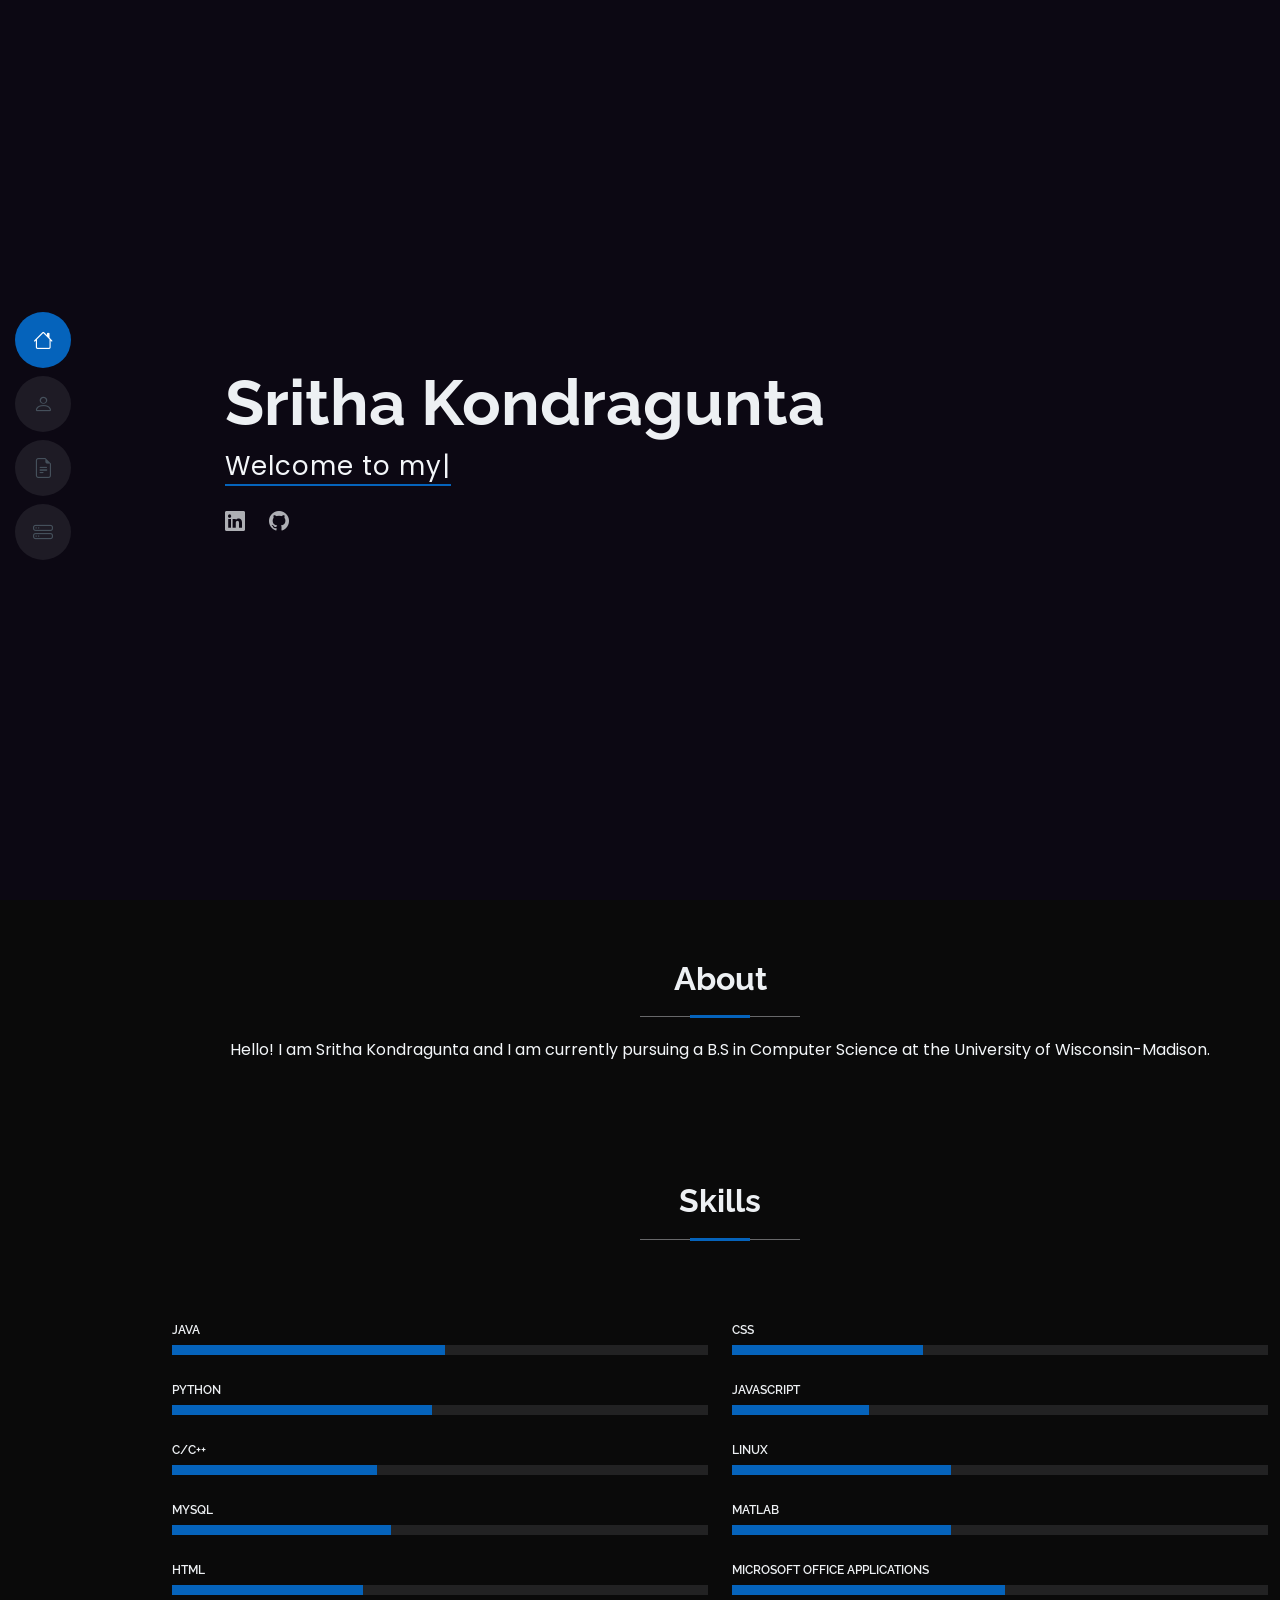
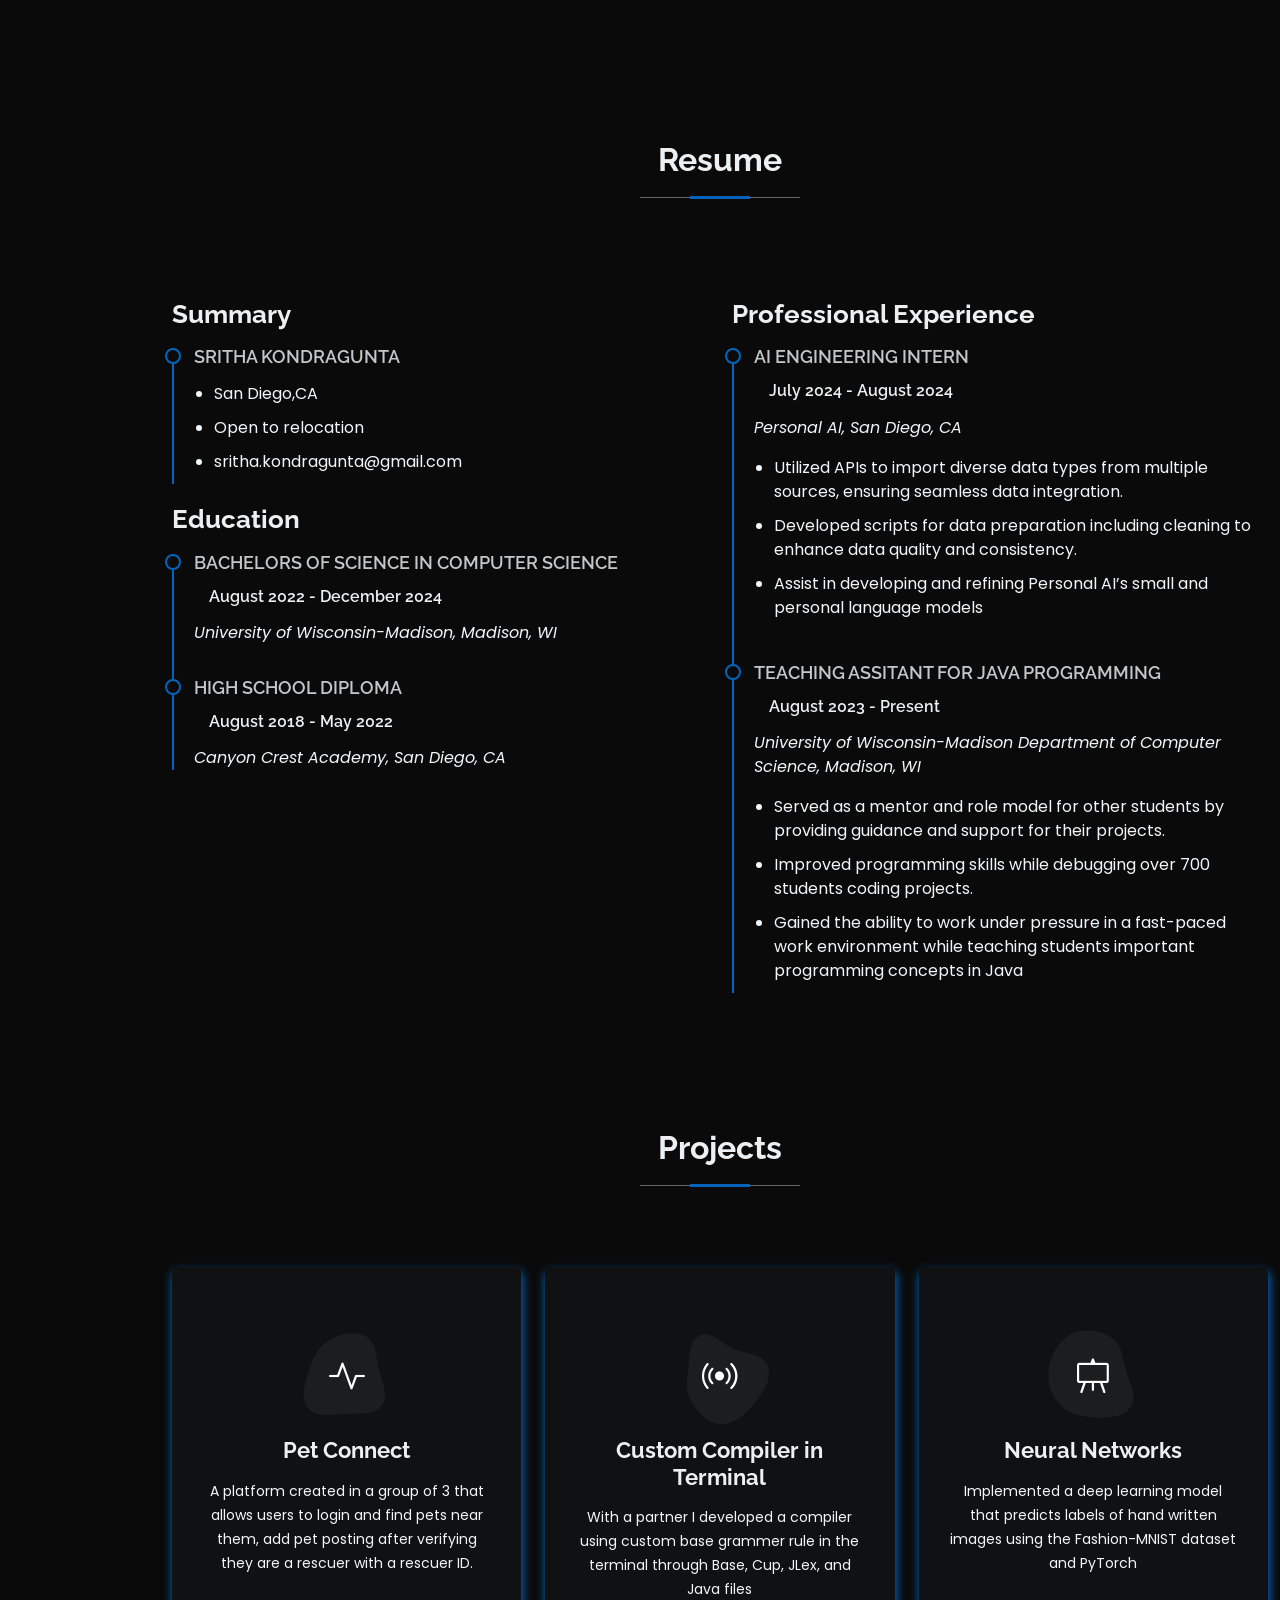
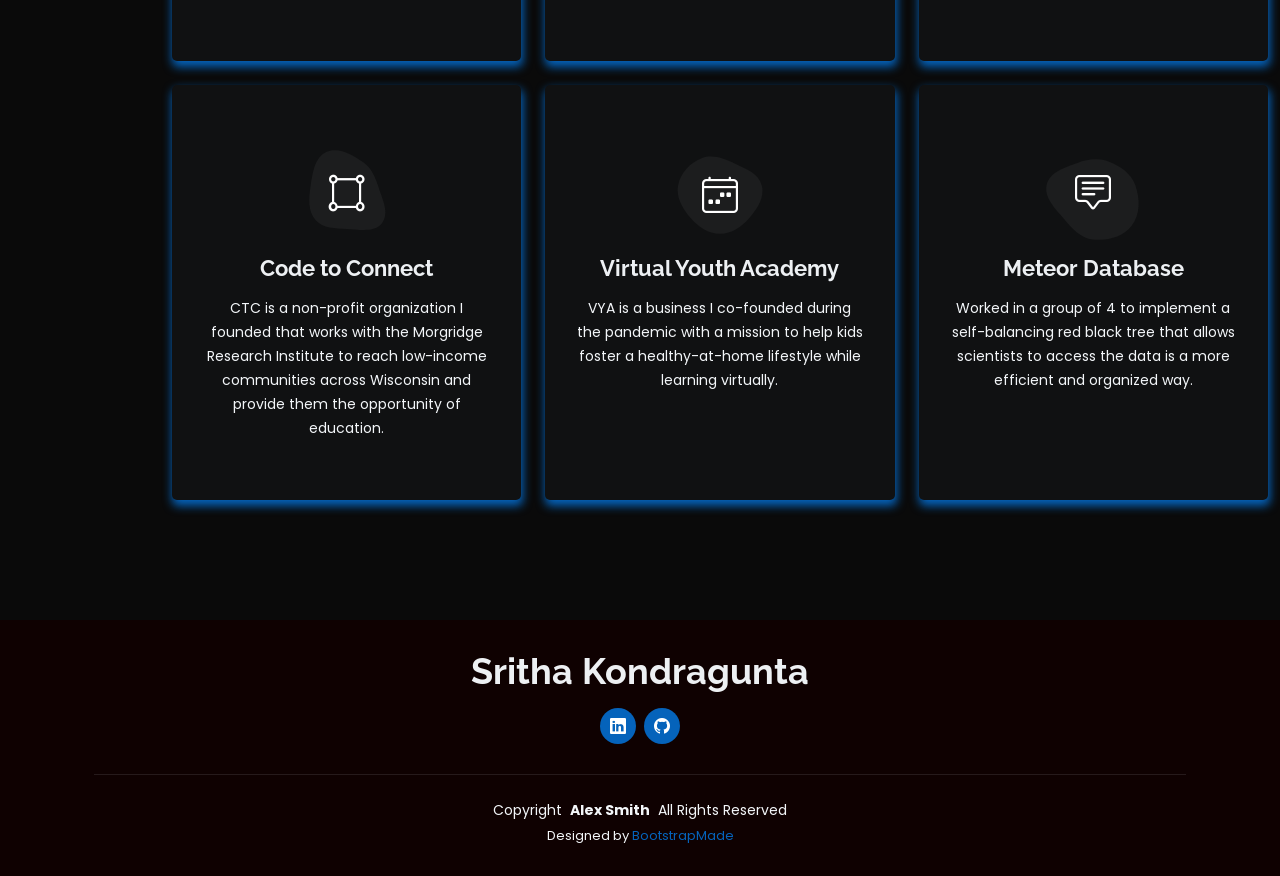
==== index.html @ 7963dde5 "updates" ====
<!DOCTYPE html>
<html lang="en">

<head>
  <meta charset="utf-8">
  <meta content="width=device-width, initial-scale=1.0" name="viewport">
  <title>Sritha Kondragunta Portfolio</title>
  <meta content="" name="description">
  <meta content="" name="keywords">

  <!-- Favicons -->
  <link href="assets/img/logo.png" rel="icon">
  <link href="assets/img/logo.png" rel="apple-touch-icon">

  <!-- Fonts -->
  <link href="https://fonts.googleapis.com" rel="preconnect">
  <link href="https://fonts.gstatic.com" rel="preconnect" crossorigin>
  <link href="https://fonts.googleapis.com/css2?family=Roboto:ital,wght@0,100;0,300;0,400;0,500;0,700;0,900;1,100;1,300;1,400;1,500;1,700;1,900&family=Poppins:ital,wght@0,100;0,200;0,300;0,400;0,500;0,600;0,700;0,800;0,900;1,100;1,200;1,300;1,400;1,500;1,600;1,700;1,800;1,900&family=Raleway:ital,wght@0,100;0,200;0,300;0,400;0,500;0,600;0,700;0,800;0,900;1,100;1,200;1,300;1,400;1,500;1,600;1,700;1,800;1,900&display=swap" rel="stylesheet">

  <!-- Vendor CSS Files -->
  <link href="assets/vendor/bootstrap/css/bootstrap.min.css" rel="stylesheet">
  <link href="assets/vendor/bootstrap-icons/bootstrap-icons.css" rel="stylesheet">
  <link href="assets/vendor/aos/aos.css" rel="stylesheet">
  <link href="assets/vendor/glightbox/css/glightbox.min.css" rel="stylesheet">
  <link href="assets/vendor/swiper/swiper-bundle.min.css" rel="stylesheet">

  <!-- Main CSS File -->
  <link href="assets/css/main.css" rel="stylesheet">

  <!-- =======================================================
  * Template Name: MyResume
  * Template URL: https://bootstrapmade.com/free-html-bootstrap-template-my-resume/
  * Updated: Jun 29 2024 with Bootstrap v5.3.3
  * Author: BootstrapMade.com
  * License: https://bootstrapmade.com/license/
  ======================================================== -->
</head>

<body class="index-page">

  <header id="header" class="header d-flex flex-column justify-content-center">

    <i class="header-toggle d-xl-none bi bi-list"></i>

    <nav id="navmenu" class="navmenu">
      <ul>
        <li><a href="#hero" class="active"><i class="bi bi-house navicon"></i><span>Home</span></a></li>
        <li><a href="#about"><i class="bi bi-person navicon"></i><span>About</span></a></li>
        <li><a href="#resume"><i class="bi bi-file-earmark-text navicon"></i><span>Resume</span></a></li>
        <!-- <li><a href="#portfolio"><i class="bi bi-images navicon"></i><span>Portfolio</span></a></li> -->
        <li><a href="#services"><i class="bi bi-hdd-stack navicon"></i><span>Projects</span></a></li>
        <!-- <li><a href="#contact"><i class="bi bi-envelope navicon"></i><span>Contact</span></a></li> -->
      </ul>
    </nav>

  </header>

  <main class="main">

    <!-- Hero Section -->
    <section id="hero" class="hero section light-background">

      <img src="assets/img/blue.png" alt="">

      <div class="container" data-aos="zoom-out">
        <div class="row justify-content-center">
          <div class="col-lg-9">
            <h2>Sritha Kondragunta</h2>
            <p><span class="typed" data-typed-items="Welcome to my portfolio!"></span></p>
            <div class="social-links"> 
            <!-- <div class="social-links d-flex justify-content-center"> -->
              <a href="https://www.linkedin.com/in/sritha-kondragunta/"><i class="bi bi-linkedin"></i></a>
              <a href="https://github.com/srithakondragunta"><i class="bi bi-github"></i></a>
            </div>
              <!-- <a href="#"><i class="bi bi-twitter-x"></i></a>
              <a href="#"><i class="bi bi-facebook"></i></a>
              <a href="#"><i class="bi bi-instagram"></i></a>
              <a href="#"><i class="bi bi-linkedin"></i></a> -->
          
          </div>
        </div>
      </div>

    </section><!-- /Hero Section -->

    <!-- About Section -->
    <section id="about" class="about section">

      <!-- Section Title -->
      <div class="container section-title" data-aos="fade-up">
        <h2>About</h2>
        <p>Hello! I am Sritha Kondragunta and I am currently pursuing a B.S in Computer Science at the University of Wisconsin-Madison. </p>
      </div><!-- End Section Title -->
<!-- 
      <div class="container" data-aos="fade-up" data-aos-delay="100">

        <div class="row gy-4 justify-content-center">
          <div class="col-lg-4">
            <img src="assets/img/banner2.jpg" class="img-fluid" alt="">
          </div>
          <div class="col-lg-8 content">
            <h2>UI/UX Designer &amp; Web Developer.</h2>
            <p class="fst-italic py-3">
              Lorem ipsum dolor sit amet, consectetur adipiscing elit, sed do eiusmod tempor incididunt ut labore et dolore
              magna aliqua.
            </p>
            <div class="row">
              <div class="col-lg-6">
                <ul>
                  <li><i class="bi bi-chevron-right"></i> <strong>Birthday:</strong> <span>1 May 1995</span></li>
                  <li><i class="bi bi-chevron-right"></i> <strong>Website:</strong> <span>www.example.com</span></li>
                  <li><i class="bi bi-chevron-right"></i> <strong>Phone:</strong> <span>+123 456 7890</span></li>
                  <li><i class="bi bi-chevron-right"></i> <strong>City:</strong> <span>San Diego, CA</span></li>
                </ul>
              </div>
              <div class="col-lg-6">
                <ul>
                  <li><i class="bi bi-chevron-right"></i> <strong>Age:</strong> <span>30</span></li>
                  <li><i class="bi bi-chevron-right"></i> <strong>Degree:</strong> <span>Master</span></li>
                  <li><i class="bi bi-chevron-right"></i> <strong>Email:</strong> <span>email@example.com</span></li>
                  <li><i class="bi bi-chevron-right"></i> <strong>Freelance:</strong> <span>Available</span></li>
                </ul>
              </div>
            </div>
            <p class="py-3">
              Officiis eligendi itaque labore et dolorum mollitia officiis optio vero. Quisquam sunt adipisci omnis et ut. Nulla accusantium dolor incidunt officia tempore. Et eius omnis.
              Cupiditate ut dicta maxime officiis quidem quia. Sed et consectetur qui quia repellendus itaque neque.
            </p>
          </div>
        </div>

      </div>

    </section>/About Section -->
<!-- 
    Stats Section 
    <section id="stats" class="stats section">

      <div class="container" data-aos="fade-up" data-aos-delay="100">

        <div class="row gy-4">

          <div class="col-lg-3 col-md-6 d-flex flex-column align-items-center">
            <i class="bi bi-emoji-smile"></i>
            <div class="stats-item">
              <span data-purecounter-start="0" data-purecounter-end="10" data-purecounter-duration="1" class="purecounter"></span>
              <p>Happy Clients</p>
            </div>
          </div> End Stats Item 

          <div class="col-lg-3 col-md-6 d-flex flex-column align-items-center">
            <i class="bi bi-journal-richtext"></i>
            <div class="stats-item">
              <span data-purecounter-start="0" data-purecounter-end="10" data-purecounter-duration="1" class="purecounter"></span>
              <p>Projects</p>
            </div>
          </div> End Stats Item 

          <div class="col-lg-3 col-md-6 d-flex flex-column align-items-center">
            <i class="bi bi-headset"></i>
            <div class="stats-item">
              <span data-purecounter-start="0" data-purecounter-end="10" data-purecounter-duration="1" class="purecounter"></span>
              <p>Hours Of Support</p>
            </div>
          </div> End Stats Item 

          <div class="col-lg-3 col-md-6 d-flex flex-column align-items-center">
            <i class="bi bi-people"></i>
            <div class="stats-item">
              <span data-purecounter-start="0" data-purecounter-end="15" data-purecounter-duration="1" class="purecounter"></span>
              <p>Hard Workers</p>
            </div>
          </div> End Stats Item 

        </div>

      </div>

    </section> /Stats Section -->

    <!--Skills Section -->
    <section id="skills" class="skills section">

      <!-- Section Title -->
      <div class="container section-title" data-aos="fade-up">
        <h2>Skills</h2>
      </div><!-- End Section Title -->

      <div class="container" data-aos="fade-up" data-aos-delay="100">

        <div class="row skills-content skills-animation">

          <div class="col-lg-6">
            <div class="progress">
              <span class="skill"><span>Java</span> <i class="val"></i></span>
              <div class="progress-bar-wrap">
                <div class="progress-bar" role="progressbar" aria-valuenow="100" aria-valuemin="0" aria-valuemax="100"></div>
              </div>
            </div><!-- End Skills Item -->
            <div class="progress">
              <span class="skill"><span>Python</span> <i class="val"></i></span>
              <div class="progress-bar-wrap">
                <div class="progress-bar" role="progressbar" aria-valuenow="95" aria-valuemin="0" aria-valuemax="100"></div>
              </div>
            </div><!-- End Skills Item -->
            <div class="progress">
              <span class="skill"><span>C/C++</span> <i class="val"></i></span>
              <div class="progress-bar-wrap">
                <div class="progress-bar" role="progressbar" aria-valuenow="75" aria-valuemin="0" aria-valuemax="100"></div>
              </div>
            </div><!-- End Skills Item -->
            <div class="progress">
              <span class="skill"><span>MySQL</span> <i class="val"></i></span>
              <div class="progress-bar-wrap">
                <div class="progress-bar" role="progressbar" aria-valuenow="80" aria-valuemin="0" aria-valuemax="100"></div>
              </div>
            </div><!-- End Skills Item -->
            <div class="progress">
              <span class="skill"><span>HTML</span> <i class="val"></i></span>
              <div class="progress-bar-wrap">
                <div class="progress-bar" role="progressbar" aria-valuenow="70" aria-valuemin="0" aria-valuemax="100"></div>
              </div>
            </div><!-- End Skills Item -->

            

          </div>

          <div class="col-lg-6">
            <div class="progress">
              <span class="skill"><span>CSS</span> <i class="val"></i></span>
              <div class="progress-bar-wrap">
                <div class="progress-bar" role="progressbar" aria-valuenow="70" aria-valuemin="0" aria-valuemax="100"></div>
              </div>
            </div><!-- End Skills Item -->

            <div class="progress">
              <span class="skill"><span>JavaScript</span> <i class="val"></i></span>
              <div class="progress-bar-wrap">
                <div class="progress-bar" role="progressbar" aria-valuenow="50" aria-valuemin="0" aria-valuemax="100"></div>
              </div>
            </div><!-- End Skills Item -->

            <div class="progress">
              <span class="skill"><span>Linux</span> <i class="val"></i></span>
              <div class="progress-bar-wrap">
                <div class="progress-bar" role="progressbar" aria-valuenow="80" aria-valuemin="0" aria-valuemax="100"></div>
              </div>
            </div><!-- End Skills Item -->

            <div class="progress">
              <span class="skill"><span>Matlab</span> <i class="val"></i></span>
              <div class="progress-bar-wrap">
                <div class="progress-bar" role="progressbar" aria-valuenow="80" aria-valuemin="0" aria-valuemax="100"></div>
              </div>
            </div><!-- End Skills Item -->

            <div class="progress">
              <span class="skill"><span>Microsoft Office Applications</span> <i class="val"></i></span>
              <div class="progress-bar-wrap">
                <div class="progress-bar" role="progressbar" aria-valuenow="100" aria-valuemin="0" aria-valuemax="100"></div>
              </div>
            </div><!-- End Skills Item -->

          </div>

        </div>

      </div>

    </section><!-- /Skills Section -->

    <!-- Resume Section -->
    <section id="resume" class="resume section">

      <!-- Section Title -->
      <div class="container section-title" data-aos="fade-up">
        <h2>Resume</h2>
        
      </div><!-- End Section Title -->

      <div class="container">

        <div class="row">

          <div class="col-lg-6" data-aos="fade-up" data-aos-delay="100">
            <h3 class="resume-title">Summary</h3>

            <div class="resume-item pb-0">
              <h4>Sritha Kondragunta</h4>
              <p><em></em></p>
              <ul>
                <li>San Diego,CA</li>
                <li>Open to relocation</li>
                <li>sritha.kondragunta@gmail.com</li>
              </ul>
            </div><!-- Edn Resume Item -->

            <h3 class="resume-title">Education</h3>
            <div class="resume-item">
              <h4>Bachelors of Science in Computer Science</h4>
              <h5>August 2022 - December 2024</h5>
              <p><em>University of Wisconsin-Madison, Madison, WI</em></p>
            </div><!-- Edn Resume Item -->

            <div class="resume-item">
              <h4>High School Diploma</h4>
              <h5>August 2018 - May 2022</h5>
              <p><em>Canyon Crest Academy, San Diego, CA</em></p>
            </div><!-- Edn Resume Item -->

          </div>

          <div class="col-lg-6" data-aos="fade-up" data-aos-delay="200">
            <h3 class="resume-title">Professional Experience</h3>
            <div class="resume-item">
              <h4>AI Engineering Intern</h4>
              <h5>July 2024 - August 2024</h5>
              <p><em>Personal AI, San Diego, CA </em></p>
              <ul>
                <li>Utilized APIs to import diverse data types from multiple sources, ensuring seamless data integration.</li>
                <li>Developed scripts for data preparation including cleaning to enhance data quality and consistency. </li>
                <li>Assist in developing and refining Personal AI’s small and personal language models</li>
              </ul>
            </div><!-- Edn Resume Item -->

            <div class="resume-item">
              <h4>Teaching Assitant for Java Programming</h4>
              <h5>August 2023 - Present</h5>
              <p><em>University of Wisconsin-Madison Department of Computer Science, Madison, WI</em></p>
              <ul>
                <li>Served as a mentor and role model for other students by providing guidance and support for their projects.</li>
                <li>Improved programming skills while debugging over 700 students coding projects.</li>
                <li>Gained the ability to work under pressure in a fast-paced work environment while teaching students important programming concepts in Java</li>
              </ul>
            </div><!-- Edn Resume Item -->

          </div>

        </div>

      </div>

    </section><!-- /Resume Section -->

    <!-- Portfolio Section -->
    <!-- <section id="portfolio" class="portfolio section"> -->

      <!-- Section Title -->
      <!-- <div class="container section-title" data-aos="fade-up">
        <h2>Portfolio</h2>
        <p>Magnam dolores commodi suscipit. Necessitatibus eius consequatur ex aliquid fuga eum quidem. Sit sint consectetur velit. Quisquam quos quisquam cupiditate. Et nemo qui impedit suscipit alias ea. Quia fugiat sit in iste officiis commodi quidem hic quas.</p>
      </div>End Section Title -->

      <!-- <div class="container">

        <div class="isotope-layout" data-default-filter="*" data-layout="masonry" data-sort="original-order">

          <ul class="portfolio-filters isotope-filters" data-aos="fade-up" data-aos-delay="100">
            <li data-filter="*" class="filter-active">All</li>
            <li data-filter=".filter-app">App</li>
            <li data-filter=".filter-product">Card</li>
            <li data-filter=".filter-branding">Web</li>
          </ul>End Portfolio Filters -->

          <!-- <div class="row gy-4 isotope-container" data-aos="fade-up" data-aos-delay="200">

            <div class="col-lg-4 col-md-6 portfolio-item isotope-item filter-app">
              <img src="assets/img/masonry-portfolio/masonry-portfolio-1.jpg" class="img-fluid" alt="">
              <div class="portfolio-info">
                <h4>App 1</h4>
                <p>Lorem ipsum, dolor sit</p>
                <a href="assets/img/masonry-portfolio/masonry-portfolio-1.jpg" title="App 1" data-gallery="portfolio-gallery-app" class="glightbox preview-link"><i class="bi bi-zoom-in"></i></a>
                <a href="portfolio-details.html" title="More Details" class="details-link"><i class="bi bi-link-45deg"></i></a>
              </div>
            </div>End Portfolio Item -->

            <!-- <div class="col-lg-4 col-md-6 portfolio-item isotope-item filter-product">
              <img src="assets/img/masonry-portfolio/masonry-portfolio-2.jpg" class="img-fluid" alt="">
              <div class="portfolio-info">
                <h4>Product 1</h4>
                <p>Lorem ipsum, dolor sit</p>
                <a href="assets/img/masonry-portfolio/masonry-portfolio-2.jpg" title="Product 1" data-gallery="portfolio-gallery-product" class="glightbox preview-link"><i class="bi bi-zoom-in"></i></a>
                <a href="portfolio-details.html" title="More Details" class="details-link"><i class="bi bi-link-45deg"></i></a>
              </div>
            </div>End Portfolio Item -->

            <!-- <div class="col-lg-4 col-md-6 portfolio-item isotope-item filter-branding">
              <img src="assets/img/masonry-portfolio/masonry-portfolio-3.jpg" class="img-fluid" alt="">
              <div class="portfolio-info">
                <h4>Branding 1</h4>
                <p>Lorem ipsum, dolor sit</p>
                <a href="assets/img/masonry-portfolio/masonry-portfolio-3.jpg" title="Branding 1" data-gallery="portfolio-gallery-branding" class="glightbox preview-link"><i class="bi bi-zoom-in"></i></a>
                <a href="portfolio-details.html" title="More Details" class="details-link"><i class="bi bi-link-45deg"></i></a>
              </div>
            </div>End Portfolio Item -->

            <!-- <div class="col-lg-4 col-md-6 portfolio-item isotope-item filter-app">
              <img src="assets/img/masonry-portfolio/masonry-portfolio-4.jpg" class="img-fluid" alt="">
              <div class="portfolio-info">
                <h4>App 2</h4>
                <p>Lorem ipsum, dolor sit</p>
                <a href="assets/img/masonry-portfolio/masonry-portfolio-4.jpg" title="App 2" data-gallery="portfolio-gallery-app" class="glightbox preview-link"><i class="bi bi-zoom-in"></i></a>
                <a href="portfolio-details.html" title="More Details" class="details-link"><i class="bi bi-link-45deg"></i></a>
              </div>
            </div>End Portfolio Item -->

            <!-- <div class="col-lg-4 col-md-6 portfolio-item isotope-item filter-product">
              <img src="assets/img/masonry-portfolio/masonry-portfolio-5.jpg" class="img-fluid" alt="">
              <div class="portfolio-info">
                <h4>Product 2</h4>
                <p>Lorem ipsum, dolor sit</p>
                <a href="assets/img/masonry-portfolio/masonry-portfolio-5.jpg" title="Product 2" data-gallery="portfolio-gallery-product" class="glightbox preview-link"><i class="bi bi-zoom-in"></i></a>
                <a href="portfolio-details.html" title="More Details" class="details-link"><i class="bi bi-link-45deg"></i></a>
              </div>
            </div>End Portfolio Item -->

            <!-- <div class="col-lg-4 col-md-6 portfolio-item isotope-item filter-branding">
              <img src="assets/img/masonry-portfolio/masonry-portfolio-6.jpg" class="img-fluid" alt="">
              <div class="portfolio-info">
                <h4>Branding 2</h4>
                <p>Lorem ipsum, dolor sit</p>
                <a href="assets/img/masonry-portfolio/masonry-portfolio-6.jpg" title="Branding 2" data-gallery="portfolio-gallery-branding" class="glightbox preview-link"><i class="bi bi-zoom-in"></i></a>
                <a href="portfolio-details.html" title="More Details" class="details-link"><i class="bi bi-link-45deg"></i></a>
              </div>
            </div>End Portfolio Item -->

            <!-- <div class="col-lg-4 col-md-6 portfolio-item isotope-item filter-app">
              <img src="assets/img/masonry-portfolio/masonry-portfolio-7.jpg" class="img-fluid" alt="">
              <div class="portfolio-info">
                <h4>App 3</h4>
                <p>Lorem ipsum, dolor sit</p>
                <a href="assets/img/masonry-portfolio/masonry-portfolio-7.jpg" title="App 3" data-gallery="portfolio-gallery-app" class="glightbox preview-link"><i class="bi bi-zoom-in"></i></a>
                <a href="portfolio-details.html" title="More Details" class="details-link"><i class="bi bi-link-45deg"></i></a>
              </div>
            </div>End Portfolio Item -->

            <!-- <div class="col-lg-4 col-md-6 portfolio-item isotope-item filter-product">
              <img src="assets/img/masonry-portfolio/masonry-portfolio-8.jpg" class="img-fluid" alt="">
              <div class="portfolio-info">
                <h4>Product 3</h4>
                <p>Lorem ipsum, dolor sit</p>
                <a href="assets/img/masonry-portfolio/masonry-portfolio-8.jpg" title="Product 3" data-gallery="portfolio-gallery-product" class="glightbox preview-link"><i class="bi bi-zoom-in"></i></a>
                <a href="portfolio-details.html" title="More Details" class="details-link"><i class="bi bi-link-45deg"></i></a>
              </div>
            </div>End Portfolio Item -->

            <!-- <div class="col-lg-4 col-md-6 portfolio-item isotope-item filter-branding">
              <img src="assets/img/masonry-portfolio/masonry-portfolio-9.jpg" class="img-fluid" alt="">
              <div class="portfolio-info">
                <h4>Branding 3</h4>
                <p>Lorem ipsum, dolor sit</p>
                <a href="assets/img/masonry-portfolio/masonry-portfolio-9.jpg" title="Branding 2" data-gallery="portfolio-gallery-branding" class="glightbox preview-link"><i class="bi bi-zoom-in"></i></a>
                <a href="portfolio-details.html" title="More Details" class="details-link"><i class="bi bi-link-45deg"></i></a>
              </div> -->
            <!-- </div> End Portfolio Item -->

          <!-- </div>End Portfolio Container -->

        <!-- </div> -->

      <!-- </div> --> 

    <!-- </section>/Portfolio Section -->

    <!-- Services Section -->
    <section id="services" class="services section">

      <!-- Section Title -->
      <div class="container section-title" data-aos="fade-up">
        <h2>Projects</h2>
        
      </div><!-- End Section Title -->

      <div class="container">

        <div class="row gy-4">

          <div class="col-lg-4 col-md-6" data-aos="fade-up" data-aos-delay="100">
            <div class="service-item item-cyan position-relative">
              <div class="icon">
                <svg width="100" height="100" viewBox="0 0 600 600" xmlns="http://www.w3.org/2000/svg">
                  <path stroke="none" stroke-width="0" fill="#f5f5f5" d="M300,521.0016835830174C376.1290562159157,517.8887921683347,466.0731472004068,529.7835943286574,510.70327084640275,468.03025145048787C554.3714126377745,407.6079735673963,508.03601936045806,328.9844924480964,491.2728898941984,256.3432110539036C474.5976632858925,184.082847569629,479.9380746630129,96.60480741107993,416.23090153303,58.64404602377083C348.86323505073057,18.502131276798302,261.93793281208167,40.57373210992963,193.5410806939664,78.93577620505333C130.42746243093433,114.334589627462,98.30271207620316,179.96522072025542,76.75703585869454,249.04625023123273C51.97151888228291,328.5150500222984,13.704378332031375,421.85034740162234,66.52175969318436,486.19268352777647C119.04800174914682,550.1803526380478,217.28368757567262,524.383925680826,300,521.0016835830174"></path>
                </svg>
                <i class="bi bi-activity"></i>
              </div>
              <a href="https://github.com/BriLeighk/Pet-Connect" class="stretched-link">
                <h3>Pet Connect</h3>
              </a>
              <p>A platform created in a group of 3 that allows users to login and find pets near them, add pet posting after verifying they are a rescuer with a rescuer ID.</p>
            </div>
          </div><!-- End Service Item -->

          <div class="col-lg-4 col-md-6" data-aos="fade-up" data-aos-delay="200">
            <div class="service-item item-orange position-relative">
              <div class="icon">
                <svg width="100" height="100" viewBox="0 0 600 600" xmlns="http://www.w3.org/2000/svg">
                  <path stroke="none" stroke-width="0" fill="#f5f5f5" d="M300,582.0697525312426C382.5290701553225,586.8405444964366,449.9789794690241,525.3245884688669,502.5850820975895,461.55621195738473C556.606425686781,396.0723002908107,615.8543463187945,314.28637112970534,586.6730223649479,234.56875336149918C558.9533121215079,158.8439757836574,454.9685369536778,164.00468322053177,381.49747125262974,130.76875717737553C312.15926192815925,99.40240125094834,248.97055460311594,18.661163978235184,179.8680185752513,50.54337015887873C110.5421016452524,82.52863877960104,119.82277516462835,180.83849132639028,109.12597500060166,256.43424936330496C100.08760227029461,320.3096726198365,92.17705696193138,384.0621239912766,124.79988738764834,439.7174275375508C164.83382741302287,508.01625554203684,220.96474134820875,577.5009287672846,300,582.0697525312426"></path>
                </svg>
                <i class="bi bi-broadcast"></i>
              </div>
              <a href="https://github.com/srithakondragunta/CustomCompiler" class="stretched-link">
                <h3>Custom Compiler in Terminal</h3>
              </a>
              <p>With a partner I developed a compiler using custom base grammer rule in the terminal through Base, Cup, JLex, and Java files </p>
            </div>
          </div><!-- End Service Item -->

          <div class="col-lg-4 col-md-6" data-aos="fade-up" data-aos-delay="300">
            <div class="service-item item-teal position-relative">
              <div class="icon">
                <svg width="100" height="100" viewBox="0 0 600 600" xmlns="http://www.w3.org/2000/svg">
                  <path stroke="none" stroke-width="0" fill="#f5f5f5" d="M300,541.5067337569781C382.14930387511276,545.0595476570109,479.8736841581634,548.3450877840088,526.4010558755058,480.5488172755941C571.5218469581645,414.80211281144784,517.5187510058486,332.0715597781072,496.52539010469104,255.14436215662573C477.37192572678356,184.95920475031193,473.57363656557914,105.61284051026155,413.0603344069578,65.22779650032875C343.27470386102294,18.654635553484475,251.2091493199835,5.337323636656869,175.0934190732945,40.62881213300186C97.87086631185822,76.43348514350839,51.98124368387456,156.15599469081315,36.44837278890362,239.84606092416172C21.716077023791087,319.22268207091537,43.775223500013084,401.1760424656574,96.891909868211,461.97329694683043C147.22146801428983,519.5804099606455,223.5754009179313,538.201503339737,300,541.5067337569781"></path>
                </svg>
                <i class="bi bi-easel"></i>
              </div>
             
                <h3>Neural Networks</h3>
              </a>
              <p>Implemented a deep learning model that predicts labels of hand written images using the Fashion-MNIST dataset
                and PyTorch</p>
            </div>
          </div><!-- End Service Item -->

          <div class="col-lg-4 col-md-6" data-aos="fade-up" data-aos-delay="400">
            <div class="service-item item-red position-relative">
              <div class="icon">
                <svg width="100" height="100" viewBox="0 0 600 600" xmlns="http://www.w3.org/2000/svg">
                  <path stroke="none" stroke-width="0" fill="#f5f5f5" d="M300,503.46388370962813C374.79870501325706,506.71871716319447,464.8034551963731,527.1746412648533,510.4981551193396,467.86667711651364C555.9287308511215,408.9015244558933,512.6030010748507,327.5744911775523,490.211057578863,256.5855673507754C471.097692560561,195.9906835881958,447.69079081568157,138.11976852964426,395.19560036434837,102.3242989838813C329.3053358748298,57.3949838291264,248.02791733380457,8.279543830951368,175.87071277845988,42.242879143198664C103.41431057327972,76.34704239035025,93.79494320519305,170.9812938413882,81.28167332365135,250.07896920659033C70.17666984294237,320.27484674793965,64.84698225790005,396.69656628748305,111.28512138212992,450.4950937839243C156.20124167950087,502.5303643271138,231.32542653798444,500.4755392045468,300,503.46388370962813"></path>
                </svg>
                <i class="bi bi-bounding-box-circles"></i>
              </div>
              <a href="https://win.wisc.edu/organization/codetoconnect" class="stretched-link">
                <h3>Code to Connect</h3>
              </a>
              <p>CTC is a non-profit organization I founded that works with the Morgridge Research Institute to reach low-income communities across Wisconsin and provide them the opportunity of education.</p>
            </div>
          </div><!-- End Service Item -->

          <div class="col-lg-4 col-md-6" data-aos="fade-up" data-aos-delay="500">
            <div class="service-item item-indigo position-relative">
              <div class="icon">
                <svg width="100" height="100" viewBox="0 0 600 600" xmlns="http://www.w3.org/2000/svg">
                  <path stroke="none" stroke-width="0" fill="#f5f5f5" d="M300,532.3542879108572C369.38199826031484,532.3153073249985,429.10787420159085,491.63046689027357,474.5244479745417,439.17860296908856C522.8885846962883,383.3225815378663,569.1668002868075,314.3205725914397,550.7432151929288,242.7694973846089C532.6665558377875,172.5657663291529,456.2379748765914,142.6223662098291,390.3689995646985,112.34683881706744C326.66090330228417,83.06452184765237,258.84405631176094,53.51806209861945,193.32584062364296,78.48882559362697C121.61183558270385,105.82097193414197,62.805066853699245,167.19869350419734,48.57481801355237,242.6138429142374C34.843463184063346,315.3850353017275,76.69343916112496,383.4422959591041,125.22947124332185,439.3748458443577C170.7312796277747,491.8107796887764,230.57421082200815,532.3932930995766,300,532.3542879108572"></path>
                </svg>
                <i class="bi bi-calendar4-week icon"></i>
              </div>
              <a href="https://www.sandiegouniontribune.com/2021/03/23/cca-students-launch-virtual-youth-academy/" class="stretched-link">
                <h3>Virtual Youth Academy</h3>
              </a>
              <p>VYA is a business I co-founded during the pandemic with a mission to help kids foster a healthy-at-home lifestyle while learning virtually.</p>
              
            </div>
          </div><!-- End Service Item -->

          <div class="col-lg-4 col-md-6" data-aos="fade-up" data-aos-delay="600">
            <div class="service-item item-pink position-relative">
              <div class="icon">
                <svg width="100" height="100" viewBox="0 0 600 600" xmlns="http://www.w3.org/2000/svg">
                  <path stroke="none" stroke-width="0" fill="#f5f5f5" d="M300,566.797414625762C385.7384707136149,576.1784315230908,478.7894351017131,552.8928747891023,531.9192734346935,484.94944893311C584.6109503024035,417.5663521118492,582.489472248146,322.67544863468447,553.9536738515405,242.03673114598146C529.1557734026468,171.96086150256528,465.24506316201064,127.66468636344209,395.9583748389544,100.7403814666027C334.2173773831606,76.7482773500951,269.4350130405921,84.62216499799875,207.1952322260088,107.2889140133804C132.92018162631612,134.33871894543012,41.79353780512637,160.00259165414826,22.644507872594943,236.69541883565114C3.319112789854554,314.0945973066697,72.72355303640163,379.243833228382,124.04198916343866,440.3218312028393C172.9286146004772,498.5055451809895,224.45579914871206,558.5317968840102,300,566.797414625762"></path>
                </svg>
                <i class="bi bi-chat-square-text"></i>
              </div>
             
                <h3>Meteor Database</h3>
              </a>
              <p>Worked in a group of 4 to implement a self-balancing red black tree that allows scientists to access the data is a more efficient and organized way.</p>
             
            </div>
          </div><!-- End Service Item -->

        </div>

      </div>

    </section><!-- /Services Section -->

    <!-- Testimonials Section -->
    <!-- <section id="testimonials" class="testimonials section"> -->

      <!-- Section Title -->
      <!-- <div class="container section-title" data-aos="fade-up">
        <h2>Testimonials</h2>
        <p>Necessitatibus eius consequatur ex aliquid fuga eum quidem sint consectetur velit</p>
      </div>End Section Title -->

      <!-- <div class="container" data-aos="fade-up" data-aos-delay="100">

        <div class="swiper init-swiper">
          <script type="application/json" class="swiper-config">
            {
              "loop": true,
              "speed": 600,
              "autoplay": {
                "delay": 5000
              },
              "slidesPerView": "auto",
              "pagination": {
                "el": ".swiper-pagination",
                "type": "bullets",
                "clickable": true
              }
            }
          </script>
          <div class="swiper-wrapper">

            <div class="swiper-slide">
              <div class="testimonial-item">
                <div class="row gy-4 justify-content-center">
                  <div class="col-lg-6">
                    <div class="testimonial-content">
                      <p>
                        <i class="bi bi-quote quote-icon-left"></i>
                        <span>Proin iaculis purus consequat sem cure digni ssim donec porttitora entum suscipit rhoncus. Accusantium quam, ultricies eget id, aliquam eget nibh et. Maecen aliquam, risus at semper.</span>
                        <i class="bi bi-quote quote-icon-right"></i>
                      </p>
                      <h3>Saul Goodman</h3>
                      <h4>Ceo &amp; Founder</h4>
                      <div class="stars">
                        <i class="bi bi-star-fill"></i><i class="bi bi-star-fill"></i><i class="bi bi-star-fill"></i><i class="bi bi-star-fill"></i><i class="bi bi-star-fill"></i>
                      </div>
                    </div>
                  </div>
                  <div class="col-lg-2 text-center">
                    <img src="assets/img/testimonials/testimonials-1.jpg" class="img-fluid testimonial-img" alt="">
                  </div>
                </div>
              </div>
            </div> End testimonial item -->

            <!-- <div class="swiper-slide">
              <div class="testimonial-item">
                <div class="row gy-4 justify-content-center">
                  <div class="col-lg-6">
                    <div class="testimonial-content">
                      <p>
                        <i class="bi bi-quote quote-icon-left"></i>
                        <span>Export tempor illum tamen malis malis eram quae irure esse labore quem cillum quid cillum eram malis quorum velit fore eram velit sunt aliqua noster fugiat irure amet legam anim culpa.</span>
                        <i class="bi bi-quote quote-icon-right"></i>
                      </p>
                      <h3>Sara Wilsson</h3>
                      <h4>Designer</h4>
                      <div class="stars">
                        <i class="bi bi-star-fill"></i><i class="bi bi-star-fill"></i><i class="bi bi-star-fill"></i><i class="bi bi-star-fill"></i><i class="bi bi-star-fill"></i>
                      </div>
                    </div>
                  </div>
                  <div class="col-lg-2 text-center">
                    <img src="assets/img/testimonials/testimonials-2.jpg" class="img-fluid testimonial-img" alt="">
                  </div>
                </div>
              </div> --> 
            <!-- </div>End testimonial item -->
<!-- 
            <div class="swiper-slide">
              <div class="testimonial-item">
                <div class="row gy-4 justify-content-center">
                  <div class="col-lg-6">
                    <div class="testimonial-content">
                      <p>
                        <i class="bi bi-quote quote-icon-left"></i>
                        <span>Enim nisi quem export duis labore cillum quae magna enim sint quorum nulla quem veniam duis minim tempor labore quem eram duis noster aute amet eram fore quis sint minim.</span>
                        <i class="bi bi-quote quote-icon-right"></i>
                      </p>
                      <h3>Jena Karlis</h3>
                      <h4>Store Owner</h4>
                      <div class="stars">
                        <i class="bi bi-star-fill"></i><i class="bi bi-star-fill"></i><i class="bi bi-star-fill"></i><i class="bi bi-star-fill"></i><i class="bi bi-star-fill"></i>
                      </div>
                    </div>
                  </div>
                  <div class="col-lg-2 text-center">
                    <img src="assets/img/testimonials/testimonials-3.jpg" class="img-fluid testimonial-img" alt="">
                  </div>
                </div>
              </div>
            </div>End testimonial item -->
<!-- 
            <div class="swiper-slide">
              <div class="testimonial-item">
                <div class="row gy-4 justify-content-center">
                  <div class="col-lg-6">
                    <div class="testimonial-content">
                      <p>
                        <i class="bi bi-quote quote-icon-left"></i>
                        <span>Fugiat enim eram quae cillum dolore dolor amet nulla culpa multos export minim fugiat minim velit minim dolor enim duis veniam ipsum anim magna sunt elit fore quem dolore labore illum veniam.</span>
                        <i class="bi bi-quote quote-icon-right"></i>
                      </p>
                      <h3>John Larson</h3>
                      <h4>Entrepreneur</h4>
                      <div class="stars">
                        <i class="bi bi-star-fill"></i><i class="bi bi-star-fill"></i><i class="bi bi-star-fill"></i><i class="bi bi-star-fill"></i><i class="bi bi-star-fill"></i>
                      </div>
                    </div>
                  </div>
                  <div class="col-lg-2 text-center">
                    <img src="assets/img/testimonials/testimonials-4.jpg" class="img-fluid testimonial-img" alt="">
                  </div>
                </div>
              </div>
            </div>End testimonial item -->

          <!-- </div>
          <div class="swiper-pagination"></div>
        </div>

      </div>

    </section>/Testimonials Section -->

    <!-- Contact Section -->
    <!-- <section id="contact" class="contact section"> -->

      <!-- Section Title -->
      <!-- <div class="container section-title" data-aos="fade-up">
        <h2>Contact</h2>
        <p>Necessitatibus eius consequatur ex aliquid fuga eum quidem sint consectetur velit</p>
      </div> End Section Title -->

      <!-- <div class="container" data-aos="fade" data-aos-delay="100">

        <div class="row gy-4">

          <div class="col-lg-4">
            <div class="info-item d-flex" data-aos="fade-up" data-aos-delay="200">
              <i class="bi bi-geo-alt flex-shrink-0"></i>
              <div>
                <h3>Address</h3>
                <p>A108 Adam Street, New York, NY 535022</p>
              </div>
            </div>End Info Item --> 

            <!-- <div class="info-item d-flex" data-aos="fade-up" data-aos-delay="300">
              <i class="bi bi-telephone flex-shrink-0"></i>
              <div>
                <h3>Call Us</h3>
                <p>+1 5589 55488 55</p>
              </div>
            </div> End Info Item -->
<!-- 
            <div class="info-item d-flex" data-aos="fade-up" data-aos-delay="400">
              <i class="bi bi-envelope flex-shrink-0"></i>
              <div>
                <h3>Email Us</h3>
                <p>info@example.com</p>
              </div>
            </div>End Info Item --> 

          <!-- </div>

          <div class="col-lg-8">
            <form action="forms/contact.php" method="post" class="php-email-form" data-aos="fade-up" data-aos-delay="200">
              <div class="row gy-4">

                <div class="col-md-6">
                  <input type="text" name="name" class="form-control" placeholder="Your Name" required="">
                </div>

                <div class="col-md-6 ">
                  <input type="email" class="form-control" name="email" placeholder="Your Email" required="">
                </div>

                <div class="col-md-12">
                  <input type="text" class="form-control" name="subject" placeholder="Subject" required="">
                </div>

                <div class="col-md-12">
                  <textarea class="form-control" name="message" rows="6" placeholder="Message" required=""></textarea>
                </div> -->

                <!-- <div class="col-md-12 text-center">
                  <div class="loading">Loading</div>
                  <div class="error-message"></div>
                  <div class="sent-message">Your message has been sent. Thank you!</div>

                  <button type="submit">Send Message</button>
                </div>

              </div>
            </form>
          </div>End Contact Form -->

        <!-- </div>

      </div>

    </section>/Contact Section -->

  </main>

  <footer id="footer" class="footer position-relative light-background">
    <div class="container">
      <h3 class="sitename">Sritha Kondragunta</h3>
      <div class="social-links d-flex justify-content-center">
        <a href="https://www.linkedin.com/in/sritha-kondragunta/"><i class="bi bi-linkedin"></i></a>
        <a href="https://github.com/srithakondragunta"><i class="bi bi-github"></i></a>
      </div>
      <div class="container">
        <div class="copyright">
          <span>Copyright</span> <strong class="px-1 sitename">Alex Smith</strong> <span>All Rights Reserved</span>
        </div>
        <div class="credits">
          <!-- All the links in the footer should remain intact. -->
          <!-- You can delete the links only if you've purchased the pro version. -->
          <!-- Licensing information: https://bootstrapmade.com/license/ -->
          <!-- Purchase the pro version with working PHP/AJAX contact form: [buy-url] -->
          Designed by <a href="https://bootstrapmade.com/">BootstrapMade</a>
        </div>
      </div>
    </div>
  </footer>

  <!-- Scroll Top -->
  <a href="#" id="scroll-top" class="scroll-top d-flex align-items-center justify-content-center"><i class="bi bi-arrow-up-short"></i></a>

  <!-- Preloader -->
  <div id="preloader"></div>

  <!-- Vendor JS Files -->
  <script src="assets/vendor/bootstrap/js/bootstrap.bundle.min.js"></script>
  <script src="assets/vendor/php-email-form/validate.js"></script>
  <script src="assets/vendor/aos/aos.js"></script>
  <script src="assets/vendor/typed.js/typed.umd.js"></script>
  <script src="assets/vendor/purecounter/purecounter_vanilla.js"></script>
  <script src="assets/vendor/waypoints/noframework.waypoints.js"></script>
  <script src="assets/vendor/glightbox/js/glightbox.min.js"></script>
  <script src="assets/vendor/imagesloaded/imagesloaded.pkgd.min.js"></script>
  <script src="assets/vendor/isotope-layout/isotope.pkgd.min.js"></script>
  <script src="assets/vendor/swiper/swiper-bundle.min.js"></script>

  <!-- Main JS File -->
  <script src="assets/js/main.js"></script>

</body>

</html>
---- assets/css/main.css ----
/**
* Template Name: MyResume
* Template URL: https://bootstrapmade.com/free-html-bootstrap-template-my-resume/
* Updated: Jun 29 2024 with Bootstrap v5.3.3
* Author: BootstrapMade.com
* License: https://bootstrapmade.com/license/
*/

/*--------------------------------------------------------------
# Font & Color Variables
# Help: https://bootstrapmade.com/color-system/
--------------------------------------------------------------*/
/* Fonts */
:root {
  --default-font: "Poppins",  sans-serif;
  --heading-font: "Raleway",  sans-serif;
  --nav-font: "Poppins",  sans-serif;
}

/* Global Colors - The following color variables are used throughout the website. Updating them here will change the color scheme of the entire website */
:root { 
  --background-color: #0a0a0a; /* Background color for the entire website, including individual sections */
  --default-color: #f3f6f9; /* Default color used for the majority of the text content across the entire website */
  --heading-color: #edf0f3; /* Color for headings, subheadings and title throughout the website */
  --accent-color: #0563bb; /* Accent color that represents your brand on the website. It's used for buttons, links, and other elements that need to stand out */
  --surface-color: #0563bb; /* The surface color is used as a background of boxed elements within sections, such as cards, icon boxes, or other elements that require a visual separation from the global background. */
  --contrast-color: #ffffff; /* Contrast color for text, ensuring readability against backgrounds of accent, heading, or default colors. */
}

/* Nav Menu Colors - The following color variables are used specifically for the navigation menu. They are separate from the global colors to allow for more customization options */
:root {
  --nav-color: #45505b;  /* The default color of the main navmenu links */
  --nav-hover-color: #0563bb; /* Applied to main navmenu links when they are hovered over or active */
  --nav-mobile-background-color: #ffffff; /* Used as the background color for mobile navigation menu */
  --nav-dropdown-background-color: #ffffff; /* Used as the background color for dropdown items that appear when hovering over primary navigation items */
  --nav-dropdown-color: #212529; /* Used for navigation links of the dropdown items in the navigation menu. */
  --nav-dropdown-hover-color: #0563bb; /* Similar to --nav-hover-color, this color is applied to dropdown navigation links when they are hovered over. */
}

/* Color Presets - These classes override global colors when applied to any section or element, providing reuse of the sam color scheme. */

.light-background {
  --background-color: #0f0101;
  --surface-color: #ffffff;
}

.dark-background {
  --background-color: #060606;
  --default-color: #ffffff;
  --heading-color: #ffffff;
  --surface-color: #252525;
  --contrast-color: #ffffff;
}

/* Smooth scroll */
:root {
  scroll-behavior: smooth;
}

/*--------------------------------------------------------------
# General Styling & Shared Classes
--------------------------------------------------------------*/
body {
  color: var(--default-color);
  background-color: var(--background-color);
  font-family: var(--default-font);
}

a {
  color: var(--accent-color);
  text-decoration: none;
  transition: 0.3s;
}

a:hover {
  color: color-mix(in srgb, var(--accent-color), transparent 25%);
  text-decoration: none;
}

h1,
h2,
h3,
h4,
h5,
h6 {
  color: var(--heading-color);
  font-family: var(--heading-font);
}

/* PHP Email Form Messages
------------------------------*/
.php-email-form .error-message {
  display: none;
  background: #df1529;
  color: #ffffff;
  text-align: left;
  padding: 15px;
  margin-bottom: 24px;
  font-weight: 600;
}

.php-email-form .sent-message {
  display: none;
  color: #ffffff;
  background: #059652;
  text-align: center;
  padding: 15px;
  margin-bottom: 24px;
  font-weight: 600;
}

.php-email-form .loading {
  display: none;
  background: var(--surface-color);
  text-align: center;
  padding: 15px;
  margin-bottom: 24px;
}

.php-email-form .loading:before {
  content: "";
  display: inline-block;
  border-radius: 50%;
  width: 24px;
  height: 24px;
  margin: 0 10px -6px 0;
  border: 3px solid var(--accent-color);
  border-top-color: var(--surface-color);
  animation: php-email-form-loading 1s linear infinite;
}

@keyframes php-email-form-loading {
  0% {
    transform: rotate(0deg);
  }

  100% {
    transform: rotate(360deg);
  }
}

/*--------------------------------------------------------------
# Global Header
--------------------------------------------------------------*/
.header {
  color: var(--default-color);
  position: fixed;
  top: 0;
  left: 0;
  bottom: 0;
  padding: 0 15px;
  transition: all ease-in-out 0.3s;
  overflow-y: auto;
  z-index: 997;
  min-width: 200px;
}

@media (max-width: 1199px) {
  .header {
    background-color: var(--background-color);
    border-right: 1px solid color-mix(in srgb, var(--default-color), transparent 90%);
    width: 300px;
    left: -100%;
  }
}

@media (min-width: 1200px) and (max-width: 1600px) {
  .header~main {
    margin-left: 160px;
  }

  .header~main .hero {
    margin-left: -160px;
    width: 100vw;
  }
}

.header.header-show {
  left: 0;
}

.header .header-toggle {
  color: var(--contrast-color);
  background-color: var(--accent-color);
  font-size: 22px;
  display: flex;
  align-items: center;
  justify-content: center;
  width: 40px;
  height: 40px;
  border-radius: 50%;
  cursor: pointer;
  position: fixed;
  top: 15px;
  right: 15px;
  z-index: 9999;
  transition: background-color 0.3s;
}

.header .header-toggle:hover {
  color: var(--contrast-color);
  background-color: color-mix(in srgb, var(--accent-color) 90%, white 15%);
}

/*--------------------------------------------------------------
# Navigation Menu
--------------------------------------------------------------*/
.navmenu {
  padding: 0;
  z-index: 9997;
}

.navmenu ul {
  list-style: none;
  padding: 0 0 20px 0;
  margin: 0;
  width: 140px;
}

.navmenu a,
.navmenu a:focus {
  color: var(--nav-color);
  font-family: var(--nav-font);
  display: flex;
  align-items: center;
  padding: 10px 18px;
  margin-bottom: 8px;
  font-size: 15px;
  border-radius: 50px;
  background: color-mix(in srgb, var(--default-color), transparent 92%);
  height: 56px;
  width: 100%;
  overflow: hidden;
  transition: 0.3s;
}

.navmenu a i,
.navmenu a:focus i {
  font-size: 20px;
}

.navmenu a span,
.navmenu a:focus span {
  padding: 0 5px 0 7px;
}

@media (min-width: 992px) {

  .navmenu a,
  .navmenu a:focus {
    max-width: 56px;
  }

  .navmenu a span,
  .navmenu a:focus span {
    display: none;
  }
}

.navmenu a:hover,
.navmenu .active,
.navmenu .active:focus,
.navmenu li:hover>a {
  color: var(--contrast-color);
  background: var(--nav-hover-color);
}

.navmenu a:hover,
.navmenu li:hover>a {
  max-width: 100%;
  color: var(--contrast-color);
}

.navmenu a:hover span,
.navmenu li:hover>a span {
  display: block;
}

/*--------------------------------------------------------------
# Global Footer
--------------------------------------------------------------*/
.footer {
  color: var(--default-color);
  background-color: var(--background-color);
  font-size: 14px;
  text-align: center;
  padding: 30px 0;
  position: relative;
}

.footer h3 {
  font-size: 36px;
  font-weight: 700;
  position: relative;
  padding: 0;
  margin: 0 0 15px 0;
}

.footer p {
  font-size: 15;
  font-style: italic;
  padding: 0;
  margin: 0 0 30px 0;
}

.footer .social-links {
  margin: 0 0 30px 0;
}

.footer .social-links a {
  font-size: 16px;
  display: flex;
  align-items: center;
  justify-content: center;
  background: var(--accent-color);
  color: var(--contrast-color);
  line-height: 1;
  margin: 0 4px;
  border-radius: 50%;
  text-align: center;
  width: 36px;
  height: 36px;
  transition: 0.3s;
}

.footer .social-links a:hover {
  background: color-mix(in srgb, var(--accent-color), transparent 20%);
  text-decoration: none;
}

.footer .copyright {
  padding-top: 25px;
  border-top: 1px solid color-mix(in srgb, var(--default-color), transparent 90%);
}

.footer .credits {
  font-size: 13px;
  padding-top: 5px;
}

/*--------------------------------------------------------------
# Preloader
--------------------------------------------------------------*/
#preloader {
  position: fixed;
  inset: 0;
  z-index: 999999;
  overflow: hidden;
  background: var(--background-color);
  transition: all 0.6s ease-out;
}

#preloader:before {
  content: "";
  position: fixed;
  top: calc(50% - 30px);
  left: calc(50% - 30px);
  border: 6px solid #ffffff;
  border-color: var(--accent-color) transparent var(--accent-color) transparent;
  border-radius: 50%;
  width: 60px;
  height: 60px;
  animation: animate-preloader 1.5s linear infinite;
}

@keyframes animate-preloader {
  0% {
    transform: rotate(0deg);
  }

  100% {
    transform: rotate(360deg);
  }
}

/*--------------------------------------------------------------
# Scroll Top Button
--------------------------------------------------------------*/
.scroll-top {
  position: fixed;
  visibility: hidden;
  opacity: 0;
  right: 15px;
  bottom: -15px;
  z-index: 99999;
  background-color: var(--accent-color);
  width: 44px;
  height: 44px;
  border-radius: 50px;
  transition: all 0.4s;
}

.scroll-top i {
  font-size: 24px;
  color: var(--contrast-color);
  line-height: 0;
}

.scroll-top:hover {
  background-color: color-mix(in srgb, var(--accent-color), transparent 20%);
  color: var(--contrast-color);
}

.scroll-top.active {
  visibility: visible;
  opacity: 1;
  bottom: 15px;
}

/*--------------------------------------------------------------
# Disable aos animation delay on mobile devices
--------------------------------------------------------------*/
@media screen and (max-width: 768px) {
  [data-aos-delay] {
    transition-delay: 0 !important;
  }
}

/*--------------------------------------------------------------
# Global Page Titles & Breadcrumbs
--------------------------------------------------------------*/
.page-title {
  --background-color: color-mix(in srgb, var(--default-color), transparent 96%);
  color: var(--default-color);
  background-color: var(--background-color);
  padding: 20px 0;
  position: relative;
}

.page-title h1 {
  font-size: 28px;
  font-weight: 700;
  margin: 0;
}

.page-title .breadcrumbs ol {
  display: flex;
  flex-wrap: wrap;
  list-style: none;
  padding: 0 0 10px 0;
  margin: 0;
  font-size: 14px;
  font-weight: 400;
}

.page-title .breadcrumbs ol li+li {
  padding-left: 10px;
}

.page-title .breadcrumbs ol li+li::before {
  content: "/";
  display: inline-block;
  padding-right: 10px;
  color: color-mix(in srgb, var(--default-color), transparent 70%);
}

/*--------------------------------------------------------------
# Global Sections
--------------------------------------------------------------*/
section,
.section {
  color: var(--default-color);
  background-color: var(--background-color);
  padding: 60px 0;
  overflow: clip;
}

/*--------------------------------------------------------------
# Global Section Titles
--------------------------------------------------------------*/
.section-title {
  text-align: center;
  padding-bottom: 60px;
  position: relative;
}

.section-title h2 {
  font-size: 32px;
  font-weight: 700;
  margin-bottom: 20px;
  padding-bottom: 20px;
  position: relative;
}

.section-title h2:before {
  content: "";
  position: absolute;
  display: block;
  width: 160px;
  height: 1px;
  background: color-mix(in srgb, var(--default-color), transparent 60%);
  left: 0;
  right: 0;
  bottom: 1px;
  margin: auto;
}

.section-title h2::after {
  content: "";
  position: absolute;
  display: block;
  width: 60px;
  height: 3px;
  background: var(--accent-color);
  left: 0;
  right: 0;
  bottom: 0;
  margin: auto;
}

.section-title p {
  margin-bottom: 0;
}

/*--------------------------------------------------------------
# Hero Section
--------------------------------------------------------------*/
.hero {
  width: 100%;
  min-height: 100vh;
  position: relative;
  padding: 80px 0;
  display: flex;
  align-items: center;
  justify-content: center;
}

.hero img {
  position: absolute;
  inset: 0;
  display: block;
  width: 100%;
  height: 100%;
  object-fit: cover;
  z-index: 1;
}

.hero:before {
  content: "";
  background: color-mix(in srgb, var(--background-color), transparent 30%);
  position: absolute;
  inset: 0;
  z-index: 2;
}

.hero .container {
  position: relative;
  z-index: 3;
}

.hero h2 {
  margin: 0;
  font-size: 64px;
  font-weight: 700;
}

.hero p {
  margin: 5px 0 0 0;
  font-size: 26px;
}

.hero p span {
  letter-spacing: 1px;
  border-bottom: 2px solid var(--accent-color);
}

.hero .social-links {
  margin-top: 25px;
}

.hero .social-links a {
  font-size: 20px;
  display: inline-block;
  color: color-mix(in srgb, var(--default-color), transparent 30%);
  line-height: 1;
  margin-right: 20px;
  transition: 0.3s;
}

.hero .social-links a:hover {
  color: var(--accent-color);
}

@media (max-width: 768px) {
  .hero h2 {
    font-size: 32px;
  }

  .hero p {
    font-size: 20px;
  }
}

/*--------------------------------------------------------------
# About Section
--------------------------------------------------------------*/
.about .content h2 {
  font-weight: 700;
  font-size: 24px;
}

.about .content ul {
  list-style: none;
  padding: 0;
}

.about .content ul li {
  margin-bottom: 20px;
  display: flex;
  align-items: center;
}

.about .content ul strong {
  margin-right: 10px;
}

.about .content ul i {
  font-size: 16px;
  margin-right: 5px;
  color: var(--accent-color);
  line-height: 0;
}

/*--------------------------------------------------------------
# Stats Section
--------------------------------------------------------------*/
.stats i {
  background-color: var(--accent-color);
  color: var(--contrast-color);
  width: 54px;
  height: 54px;
  font-size: 24px;
  border-radius: 50px;
  display: inline-flex;
  align-items: center;
  justify-content: center;
  position: relative;
  z-index: 1;
}

.stats .stats-item {
  margin-top: 10px;
  width: 100%;
  position: relative;
  text-align: center;
  z-index: 0;
}

.stats .stats-item span {
  font-size: 36px;
  display: block;
  font-weight: 700;
  color: color-mix(in srgb, var(--default-color), transparent 20%);
}

.stats .stats-item p {
  padding: 0;
  margin: 0;
  color: color-mix(in srgb, var(--default-color), transparent 50%);
  font-size: 16px;
}

/*--------------------------------------------------------------
# Skills Section
--------------------------------------------------------------*/
.skills .progress {
  height: 60px;
  display: block;
  background: none;
  border-radius: 0;
}

.skills .progress .skill {
  color: var(--heading-color);
  padding: 0;
  margin: 0 0 6px 0;
  text-transform: uppercase;
  display: block;
  font-weight: 600;
  font-family: var(--heading-font);
}

.skills .progress .skill .val {
  float: right;
  font-style: normal;
}

.skills .progress-bar-wrap {
  background: color-mix(in srgb, var(--default-color), transparent 90%);
  height: 10px;
}

.skills .progress-bar {
  width: 1px;
  height: 10px;
  transition: 0.9s;
  
  background-color: var(--accent-color);
}

/*--------------------------------------------------------------
# Resume Section
--------------------------------------------------------------*/
.resume .resume-title {
  color: var(--heading-color);
  font-size: 26px;
  font-weight: 700;
  margin-top: 20px;
  margin-bottom: 20px;
}

.resume .resume-item {
  padding: 0 0 20px 20px;
  margin-top: -2px;
  border-left: 2px solid var(--accent-color);
  position: relative;
}

.resume .resume-item h4 {
  line-height: 18px;
  font-size: 18px;
  font-weight: 600;
  text-transform: uppercase;
  color: color-mix(in srgb, var(--default-color), transparent 20%);
  margin-bottom: 10px;
}

.resume .resume-item h5 {
  font-size: 16px;
  padding: 5px 15px;
  display: inline-block;
  font-weight: 600;
  margin-bottom: 10px;
}

.resume .resume-item ul {
  padding-left: 20px;
}

.resume .resume-item ul li {
  padding-bottom: 10px;
}

.resume .resume-item:last-child {
  padding-bottom: 0;
}

.resume .resume-item::before {
  content: "";
  position: absolute;
  width: 16px;
  height: 16px;
  border-radius: 50px;
  left: -9px;
  top: 0;
  background: var(--background-color);
  border: 2px solid var(--accent-color);
}

/*--------------------------------------------------------------
# Portfolio Section
--------------------------------------------------------------*/
.portfolio .portfolio-filters {
  padding: 0;
  margin: 0 auto 20px auto;
  list-style: none;
  text-align: center;
}

.portfolio .portfolio-filters li {
  cursor: pointer;
  display: inline-block;
  padding: 8px 20px 10px 20px;
  margin: 0;
  font-size: 15px;
  font-weight: 500;
  line-height: 1;
  margin-bottom: 5px;
  border-radius: 50px;
  transition: all 0.3s ease-in-out;
  font-family: var(--heading-font);
}

.portfolio .portfolio-filters li:hover,
.portfolio .portfolio-filters li.filter-active {
  color: var(--contrast-color);
  background-color: var(--accent-color);
}

.portfolio .portfolio-filters li:first-child {
  margin-left: 0;
}

.portfolio .portfolio-filters li:last-child {
  margin-right: 0;
}

@media (max-width: 575px) {
  .portfolio .portfolio-filters li {
    font-size: 14px;
    margin: 0 0 10px 0;
  }
}

.portfolio .portfolio-item {
  position: relative;
  overflow: hidden;
}

.portfolio .portfolio-item .portfolio-info {
  opacity: 0;
  position: absolute;
  left: 12px;
  right: 12px;
  bottom: -100%;
  z-index: 3;
  transition: all ease-in-out 0.5s;
  background: color-mix(in srgb, var(--background-color), transparent 10%);
  padding: 15px;
}

.portfolio .portfolio-item .portfolio-info h4 {
  font-size: 18px;
  font-weight: 600;
  padding-right: 50px;
}

.portfolio .portfolio-item .portfolio-info p {
  color: color-mix(in srgb, var(--default-color), transparent 30%);
  font-size: 14px;
  margin-bottom: 0;
  padding-right: 50px;
}

.portfolio .portfolio-item .portfolio-info .preview-link,
.portfolio .portfolio-item .portfolio-info .details-link {
  position: absolute;
  right: 50px;
  font-size: 24px;
  top: calc(50% - 14px);
  color: color-mix(in srgb, var(--default-color), transparent 30%);
  transition: 0.3s;
  line-height: 0;
}

.portfolio .portfolio-item .portfolio-info .preview-link:hover,
.portfolio .portfolio-item .portfolio-info .details-link:hover {
  color: var(--accent-color);
}

.portfolio .portfolio-item .portfolio-info .details-link {
  right: 14px;
  font-size: 28px;
}

.portfolio .portfolio-item:hover .portfolio-info {
  opacity: 1;
  bottom: 0;
}

/*--------------------------------------------------------------
# Services Section
--------------------------------------------------------------*/
.services .service-item {
  background-color: #101112;
  box-shadow: 1px 5px 10px 1px #0563bb;
  height: 100%;
  padding: 60px 30px;
  text-align: center;
  transition: 0.3s;
  border-radius: 5px;
}

.services .service-item .icon {
  margin: 0 auto;
  width: 100px;
  height: 100px;
  display: flex;
  align-items: center;
  justify-content: center;
  transition: ease-in-out 0.3s;
  position: relative;
}

.services .service-item .icon i {
  font-size: 36px;
  transition: 0.5s;
  position: relative;
}

.services .service-item .icon svg {
  position: absolute;
  top: 0;
  left: 0;
}

.services .service-item .icon svg path {
  transition: 0.5s;
  fill: color-mix(in srgb, var(--default-color), transparent 95%);
}

.services .service-item h3 {
  font-weight: 700;
  margin: 10px 0 15px 0;
  font-size: 22px;
}

.services .service-item p {
  line-height: 24px;
  font-size: 14px;
  margin-bottom: 0;
}

.services .service-item:hover {
  box-shadow: 0px 5px 35px 0px rgba(0, 0, 0, 0.1);
}

.services .service-item.item-cyan i {
  color: #fff;
}

.services .service-item.item-cyan:hover .icon i {
  color: #fff;
}

.services .service-item.item-cyan:hover .icon path {
  fill: #0563bb;
}

.services .service-item.item-orange i {
  color: #fff;
}

.services .service-item.item-orange:hover .icon i {
  color: #fff;
}

.services .service-item.item-orange:hover .icon path {
  fill: #0563bb;
}

.services .service-item.item-teal i {
  color: #fff;
}

.services .service-item.item-teal:hover .icon i {
  color: #fff;
}

.services .service-item.item-teal:hover .icon path {
  fill: #0563bb;
}

.services .service-item.item-red i {
  color: #fff;
}

.services .service-item.item-red:hover .icon i {
  color: #fff;
}

.services .service-item.item-red:hover .icon path {
  fill: #0563bb;
}

.services .service-item.item-indigo i {
  color: #fff;
}

.services .service-item.item-indigo:hover .icon i {
  color: #fff;
}

.services .service-item.item-indigo:hover .icon path {
  fill: #0563bb;
}

.services .service-item.item-pink i {
  color: #fff;
}

.services .service-item.item-pink:hover .icon i {
  color: #fff;
}

.services .service-item.item-pink:hover .icon path {
  fill: #0563bb;
}

/*--------------------------------------------------------------
# Testimonials Section
--------------------------------------------------------------*/
.testimonials .testimonials-carousel,
.testimonials .testimonials-slider {
  overflow: hidden;
}

.testimonials .testimonial-item .testimonial-content {
  border-left: 3px solid var(--accent-color);
  padding-left: 30px;
}

.testimonials .testimonial-item .testimonial-img {
  border-radius: 50%;
  border: 4px solid var(--background-color);
  margin: 0 auto;
}

.testimonials .testimonial-item h3 {
  font-size: 20px;
  font-weight: bold;
  margin: 10px 0 5px 0;
}

.testimonials .testimonial-item h4 {
  font-size: 14px;
  color: color-mix(in srgb, var(--default-color), transparent 40%);
  margin: 0 0 10px 0;
}

.testimonials .testimonial-item .stars i {
  color: #ffc107;
  margin: 0 1px;
}

.testimonials .testimonial-item .quote-icon-left,
.testimonials .testimonial-item .quote-icon-right {
  color: color-mix(in srgb, var(--accent-color), transparent 50%);
  font-size: 26px;
  line-height: 0;
}

.testimonials .testimonial-item .quote-icon-left {
  display: inline-block;
  left: -5px;
  position: relative;
}

.testimonials .testimonial-item .quote-icon-right {
  display: inline-block;
  right: -5px;
  position: relative;
  top: 10px;
  transform: scale(-1, -1);
}

.testimonials .testimonial-item p {
  font-style: italic;
}

.testimonials .swiper-wrapper {
  height: auto;
}

.testimonials .swiper-pagination {
  margin-top: 30px;
  position: relative;
}

.testimonials .swiper-pagination .swiper-pagination-bullet {
  width: 12px;
  height: 12px;
  background-color: color-mix(in srgb, var(--default-color), transparent 85%);
  opacity: 1;
}

.testimonials .swiper-pagination .swiper-pagination-bullet-active {
  background-color: var(--accent-color);
}

/*--------------------------------------------------------------
# Contact Section
--------------------------------------------------------------*/
.contact .info-item+.info-item {
  margin-top: 40px;
}

.contact .info-item i {
  color: var(--accent-color);
  background: color-mix(in srgb, var(--accent-color), transparent 92%);
  font-size: 20px;
  width: 44px;
  height: 44px;
  display: flex;
  justify-content: center;
  align-items: center;
  border-radius: 50px;
  transition: all 0.3s ease-in-out;
  margin-right: 15px;
}

.contact .info-item h3 {
  padding: 0;
  font-size: 18px;
  font-weight: 700;
  margin-bottom: 5px;
}

.contact .info-item p {
  padding: 0;
  margin-bottom: 0;
  font-size: 14px;
}

.contact .info-item:hover i {
  background: var(--accent-color);
  color: var(--contrast-color);
}

.contact .php-email-form {
  height: 100%;
}

.contact .php-email-form input[type=text],
.contact .php-email-form input[type=email],
.contact .php-email-form textarea {
  font-size: 14px;
  padding: 10px 15px;
  box-shadow: none;
  border-radius: 0;
  color: var(--default-color);
  background-color: color-mix(in srgb, var(--background-color), transparent 50%);
  border-color: color-mix(in srgb, var(--default-color), transparent 80%);
}

.contact .php-email-form input[type=text]:focus,
.contact .php-email-form input[type=email]:focus,
.contact .php-email-form textarea:focus {
  border-color: var(--accent-color);
}

.contact .php-email-form input[type=text]::placeholder,
.contact .php-email-form input[type=email]::placeholder,
.contact .php-email-form textarea::placeholder {
  color: color-mix(in srgb, var(--default-color), transparent 70%);
}

.contact .php-email-form button[type=submit] {
  color: var(--contrast-color);
  background: var(--accent-color);
  border: 0;
  padding: 10px 30px;
  transition: 0.4s;
  border-radius: 50px;
}

.contact .php-email-form button[type=submit]:hover {
  background: color-mix(in srgb, var(--accent-color), transparent 25%);
}

/*--------------------------------------------------------------
# Portfolio Details Section
--------------------------------------------------------------*/
.portfolio-details .portfolio-details-slider img {
  width: 100%;
}

.portfolio-details .swiper-wrapper {
  height: auto;
}

.portfolio-details .swiper-button-prev,
.portfolio-details .swiper-button-next {
  width: 48px;
  height: 48px;
}

.portfolio-details .swiper-button-prev:after,
.portfolio-details .swiper-button-next:after {
  color: rgba(255, 255, 255, 0.8);
  background-color: rgba(0, 0, 0, 0.15);
  font-size: 24px;
  border-radius: 50%;
  width: 48px;
  height: 48px;
  display: flex;
  align-items: center;
  justify-content: center;
  transition: 0.3s;
}

.portfolio-details .swiper-button-prev:hover:after,
.portfolio-details .swiper-button-next:hover:after {
  background-color: rgba(0, 0, 0, 0.3);
}

@media (max-width: 575px) {

  .portfolio-details .swiper-button-prev,
  .portfolio-details .swiper-button-next {
    display: none;
  }
}

.portfolio-details .swiper-pagination {
  margin-top: 20px;
  position: relative;
}

.portfolio-details .swiper-pagination .swiper-pagination-bullet {
  width: 10px;
  height: 10px;
  background-color: color-mix(in srgb, var(--default-color), transparent 85%);
  opacity: 1;
}

.portfolio-details .swiper-pagination .swiper-pagination-bullet-active {
  background-color: var(--accent-color);
}

.portfolio-details .portfolio-info h3 {
  font-size: 22px;
  font-weight: 700;
  margin-bottom: 20px;
  padding-bottom: 20px;
  position: relative;
}

.portfolio-details .portfolio-info h3:after {
  content: "";
  position: absolute;
  display: block;
  width: 50px;
  height: 3px;
  background: var(--accent-color);
  left: 0;
  bottom: 0;
}

.portfolio-details .portfolio-info ul {
  list-style: none;
  padding: 0;
  font-size: 15px;
}

.portfolio-details .portfolio-info ul li {
  display: flex;
  flex-direction: column;
  padding-bottom: 15px;
}

.portfolio-details .portfolio-info ul strong {
  text-transform: uppercase;
  font-weight: 400;
  color: color-mix(in srgb, var(--default-color), transparent 50%);
  font-size: 14px;
}

.portfolio-details .portfolio-info .btn-visit {
  padding: 8px 40px;
  background: var(--accent-color);
  color: var(--contrast-color);
  border-radius: 50px;
  transition: 0.3s;
}

.portfolio-details .portfolio-info .btn-visit:hover {
  background: color-mix(in srgb, var(--accent-color), transparent 20%);
}

.portfolio-details .portfolio-description h2 {
  font-size: 26px;
  font-weight: 700;
  margin-bottom: 20px;
}

.portfolio-details .portfolio-description p {
  padding: 0;
}

.portfolio-details .portfolio-description .testimonial-item {
  padding: 30px 30px 0 30px;
  position: relative;
  background: color-mix(in srgb, var(--default-color), transparent 97%);
  margin-bottom: 50px;
}

.portfolio-details .portfolio-description .testimonial-item .testimonial-img {
  width: 90px;
  border-radius: 50px;
  border: 6px solid var(--background-color);
  float: left;
  margin: 0 10px 0 0;
}

.portfolio-details .portfolio-description .testimonial-item h3 {
  font-size: 18px;
  font-weight: bold;
  margin: 15px 0 5px 0;
  padding-top: 20px;
}

.portfolio-details .portfolio-description .testimonial-item h4 {
  font-size: 14px;
  color: #6c757d;
  margin: 0;
}

.portfolio-details .portfolio-description .testimonial-item .quote-icon-left,
.portfolio-details .portfolio-description .testimonial-item .quote-icon-right {
  color: color-mix(in srgb, var(--accent-color), transparent 50%);
  font-size: 26px;
  line-height: 0;
}

.portfolio-details .portfolio-description .testimonial-item .quote-icon-left {
  display: inline-block;
  left: -5px;
  position: relative;
}

.portfolio-details .portfolio-description .testimonial-item .quote-icon-right {
  display: inline-block;
  right: -5px;
  position: relative;
  top: 10px;
  transform: scale(-1, -1);
}

.portfolio-details .portfolio-description .testimonial-item p {
  font-style: italic;
  margin: 0 0 15px 0 0 0;
  padding: 0;
}

/*--------------------------------------------------------------
# Service Details Section
--------------------------------------------------------------*/
.service-details .service-box {
  padding: 20px;
  box-shadow: 0px 2px 20px rgba(0, 0, 0, 0.1);
}

.service-details .service-box+.service-box {
  margin-top: 30px;
}

.service-details .service-box h4 {
  font-size: 20px;
  font-weight: 700;
  border-bottom: 2px solid color-mix(in srgb, var(--default-color), transparent 92%);
  padding-bottom: 15px;
  margin-bottom: 15px;
}

.service-details .services-list a {
  color: color-mix(in srgb, var(--default-color), transparent 20%);
  background-color: color-mix(in srgb, var(--default-color), transparent 96%);
  display: flex;
  align-items: center;
  padding: 12px 15px;
  margin-top: 15px;
  transition: 0.3s;
}

.service-details .services-list a:first-child {
  margin-top: 0;
}

.service-details .services-list a i {
  font-size: 16px;
  margin-right: 8px;
  color: var(--accent-color);
}

.service-details .services-list a.active {
  color: var(--contrast-color);
  background-color: var(--accent-color);
}

.service-details .services-list a.active i {
  color: var(--contrast-color);
}

.service-details .services-list a:hover {
  background-color: color-mix(in srgb, var(--accent-color), transparent 95%);
  color: var(--accent-color);
}

.service-details .download-catalog a {
  color: var(--default-color);
  display: flex;
  align-items: center;
  padding: 10px 0;
  transition: 0.3s;
  border-top: 1px solid color-mix(in srgb, var(--default-color), transparent 90%);
}

.service-details .download-catalog a:first-child {
  border-top: 0;
  padding-top: 0;
}

.service-details .download-catalog a:last-child {
  padding-bottom: 0;
}

.service-details .download-catalog a i {
  font-size: 24px;
  margin-right: 8px;
  color: var(--accent-color);
}

.service-details .download-catalog a:hover {
  color: var(--accent-color);
}

.service-details .help-box {
  background-color: var(--accent-color);
  color: var(--contrast-color);
  margin-top: 30px;
  padding: 30px 15px;
}

.service-details .help-box .help-icon {
  font-size: 48px;
}

.service-details .help-box h4,
.service-details .help-box a {
  color: var(--contrast-color);
}

.service-details .services-img {
  margin-bottom: 20px;
}

.service-details h3 {
  font-size: 26px;
  font-weight: 700;
}

.service-details p {
  font-size: 15px;
}

.service-details ul {
  list-style: none;
  padding: 0;
  font-size: 15px;
}

.service-details ul li {
  padding: 5px 0;
  display: flex;
  align-items: center;
}

.service-details ul i {
  font-size: 20px;
  margin-right: 8px;
  color: var(--accent-color);
}

/*--------------------------------------------------------------
# Starter Section Section
--------------------------------------------------------------*/
.starter-section {
  /* Add your styles here */
}
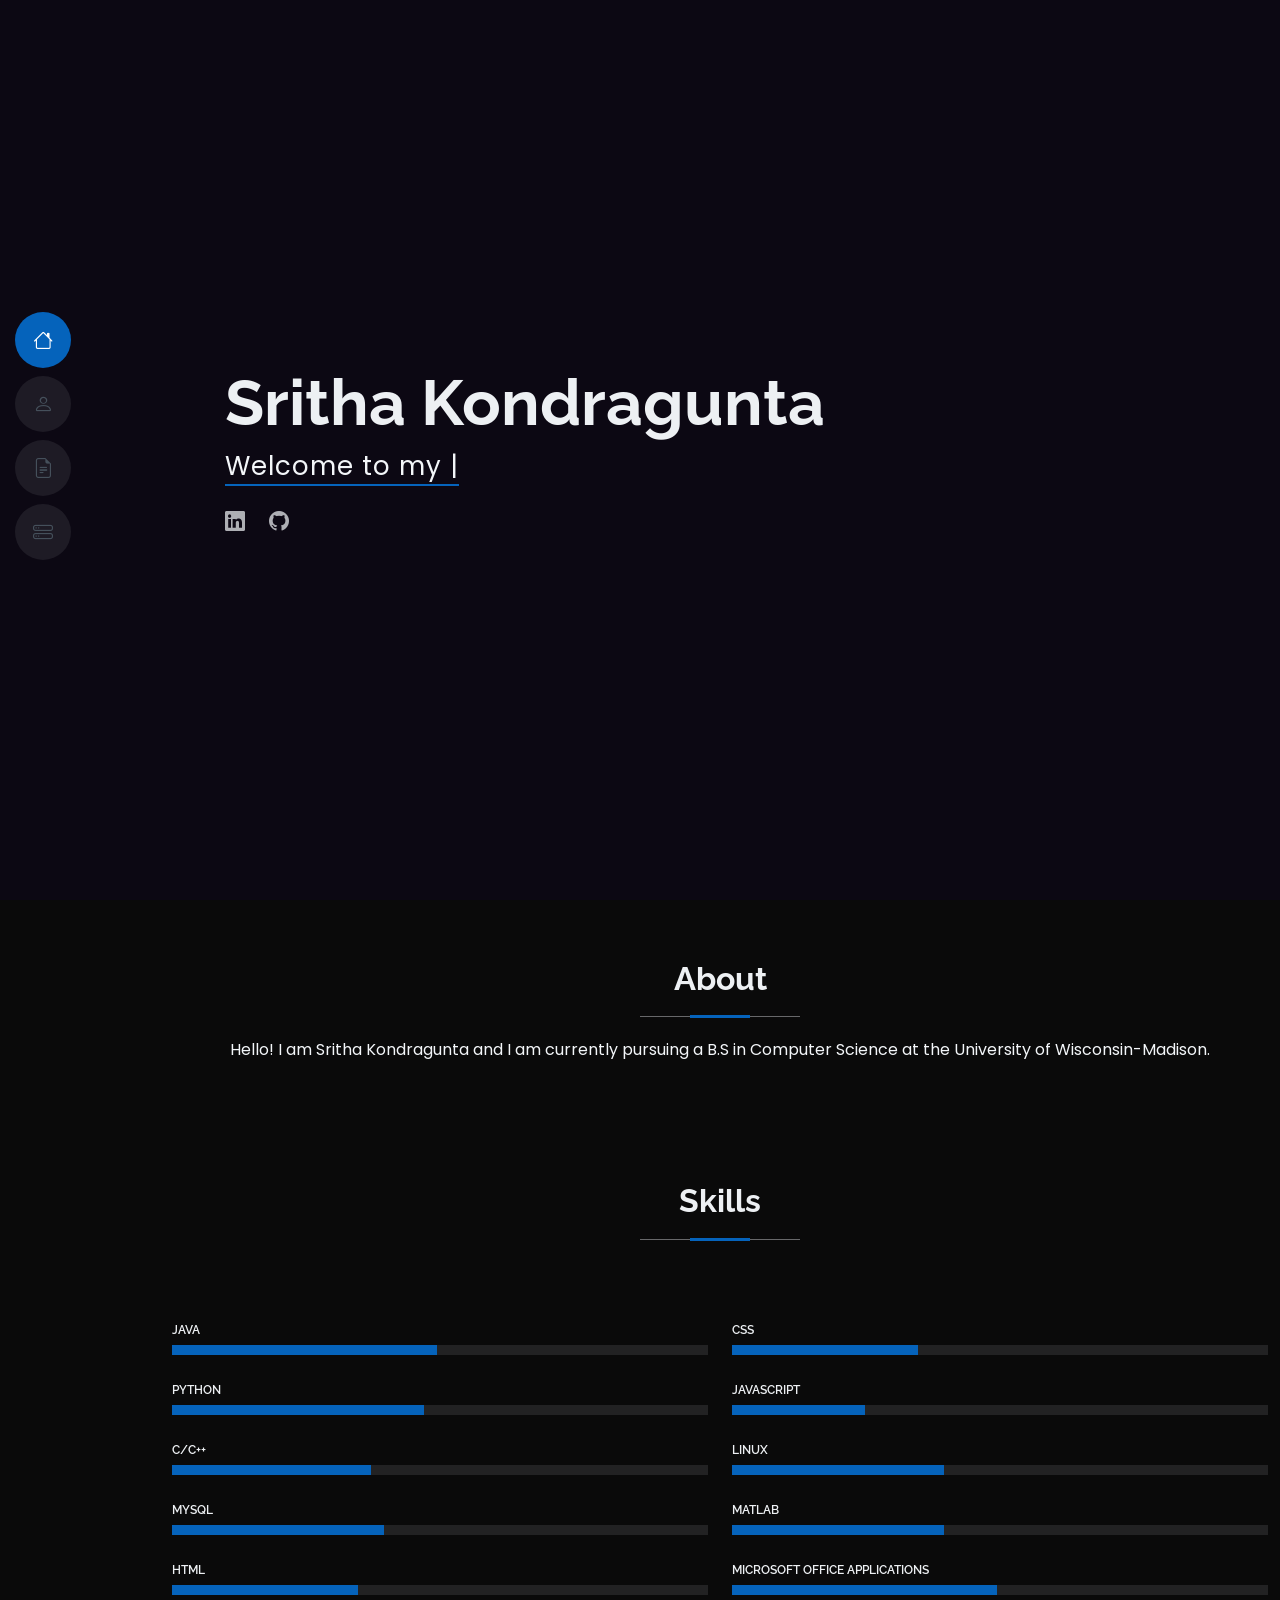
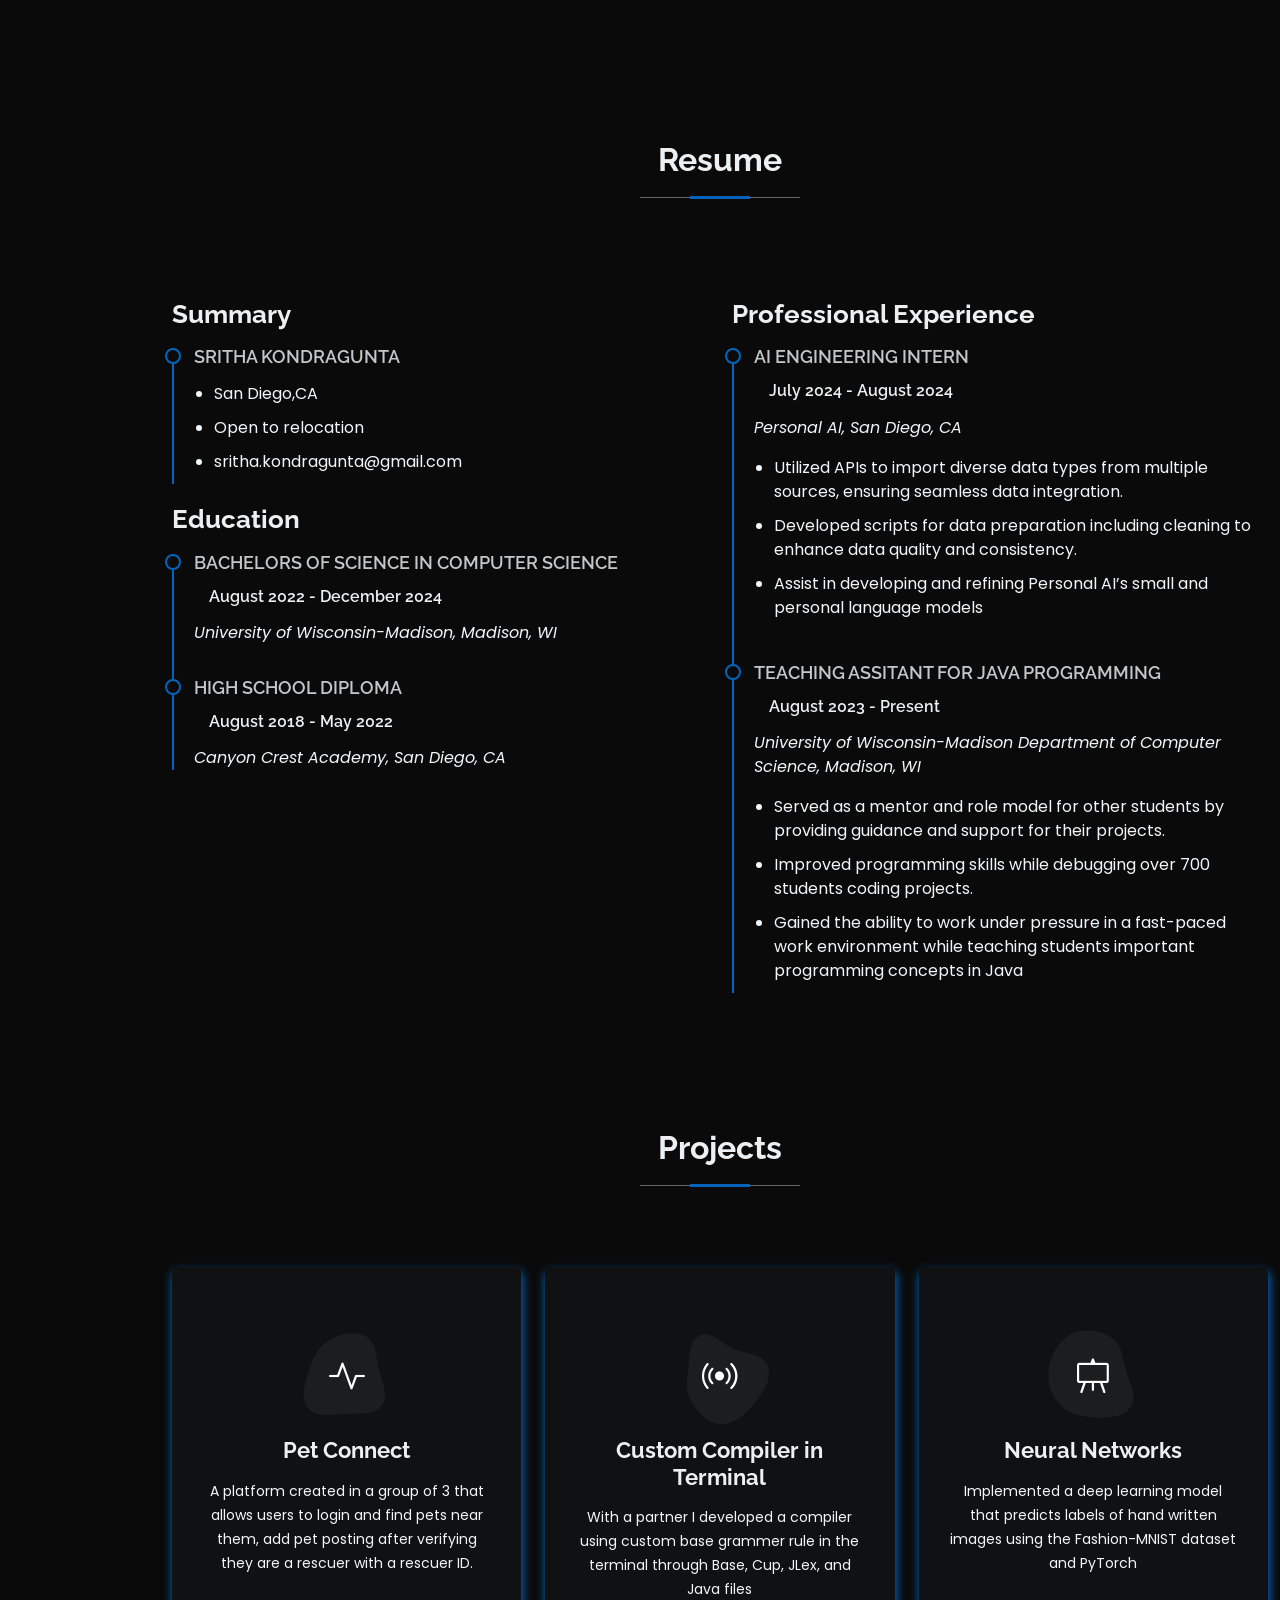
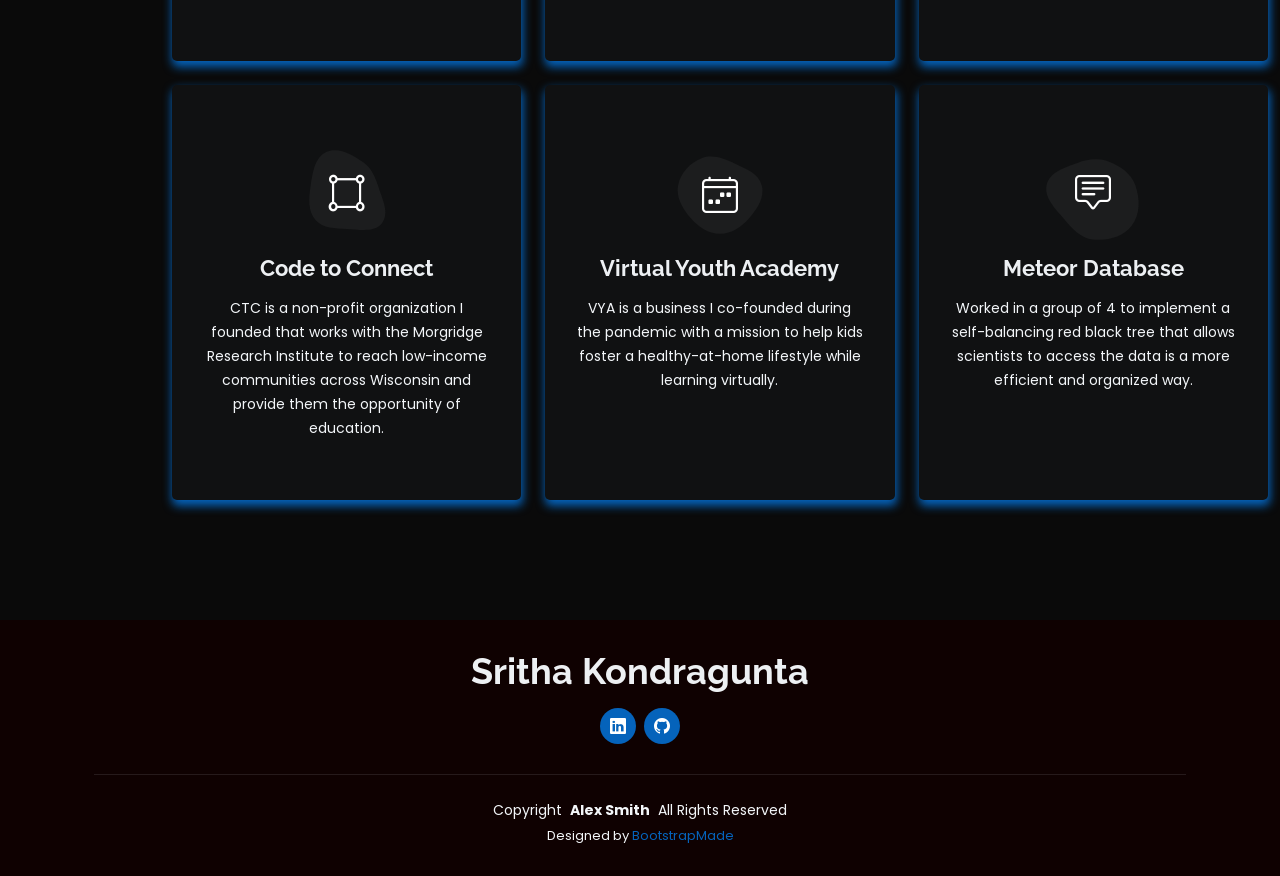
==== commit 4f06fc6b: "favicon bug" ====
--- a/index.html
+++ b/index.html
@@ -9,8 +9,10 @@
   <meta content="" name="keywords">
 
   <!-- Favicons -->
-  <link href="assets/img/logo.png" rel="icon">
-  <link href="assets/img/logo.png" rel="apple-touch-icon">
+  <link href="assets/img/logo2.png" rel="icon" >
+  <link href="assets/img/logo4.png" rel="apple-touch-icon">
+
+
 
   <!-- Fonts -->
   <link href="https://fonts.googleapis.com" rel="preconnect">
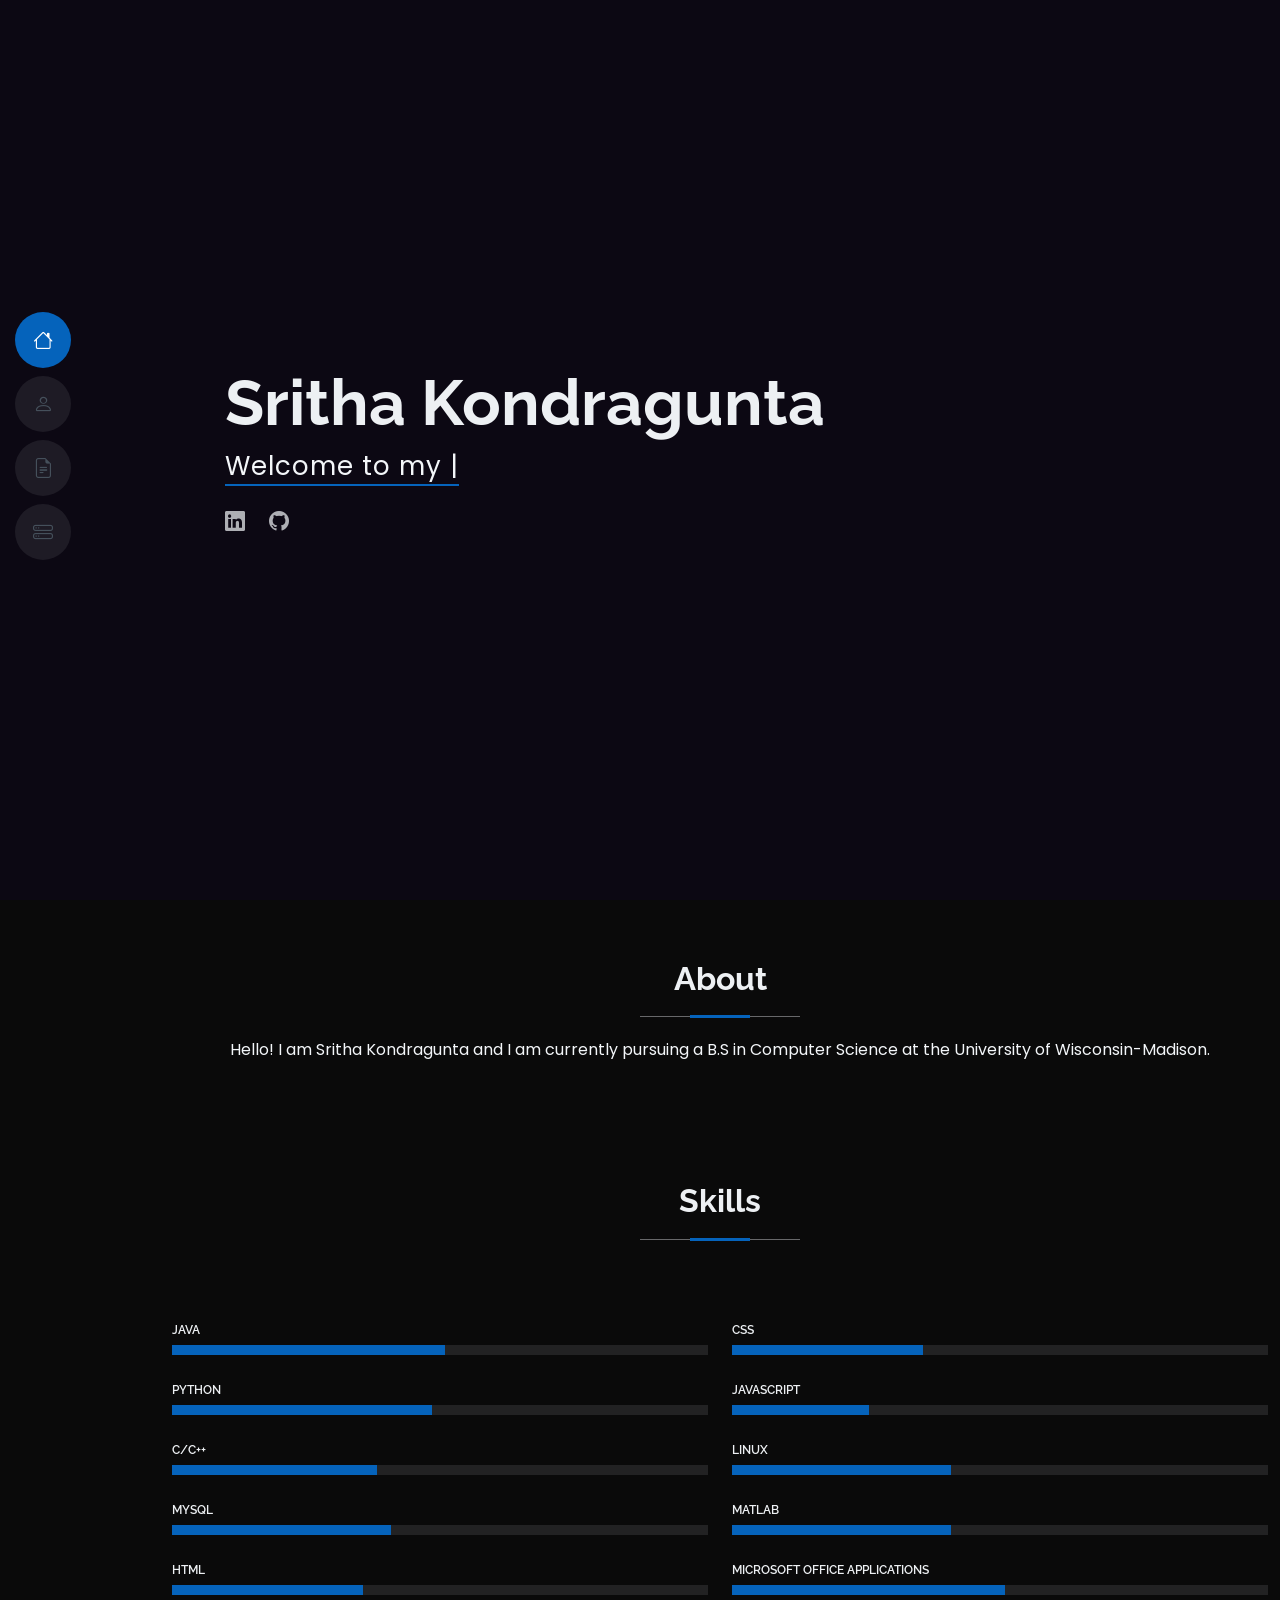
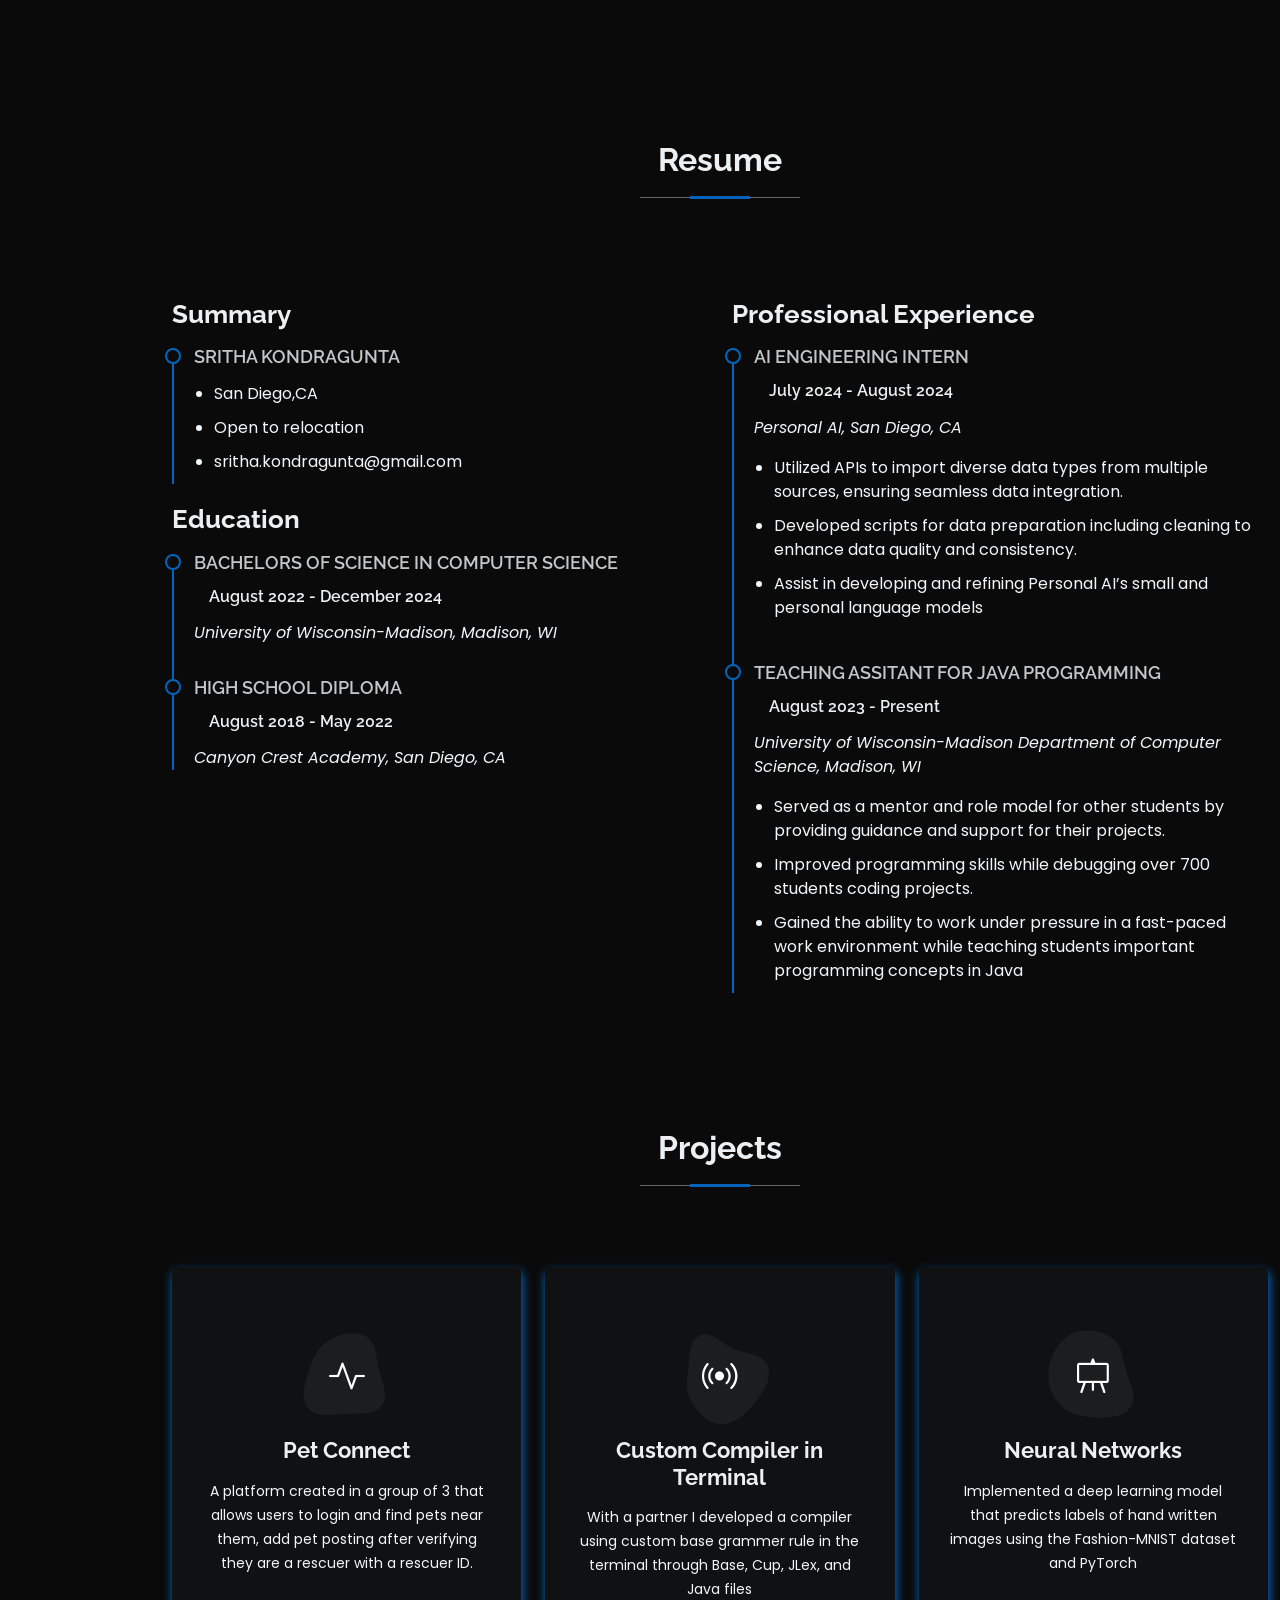
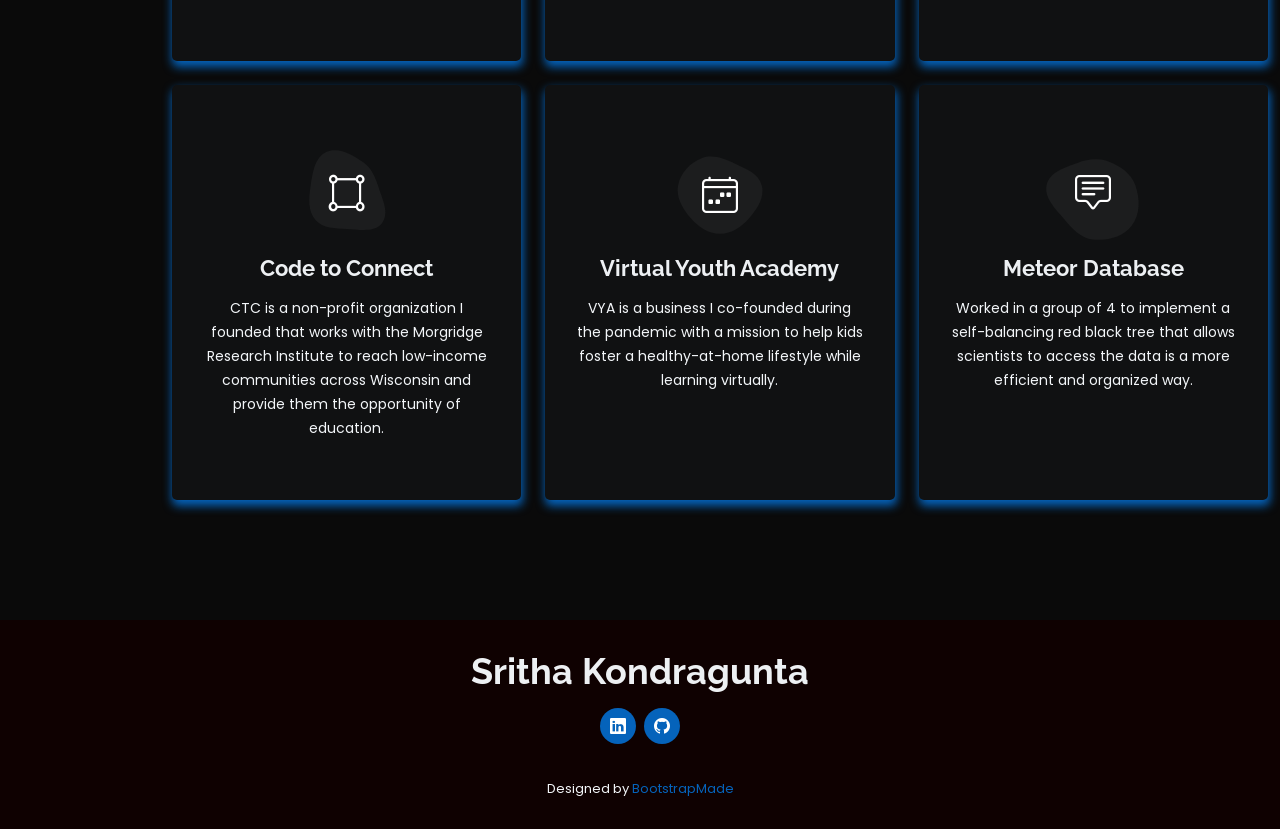
==== commit 0b58756b: "favicon bug2" ====
--- a/index.html
+++ b/index.html
@@ -9,7 +9,7 @@
   <meta content="" name="keywords">
 
   <!-- Favicons -->
-  <link href="assets/img/logo2.png" rel="icon" >
+  <link href="assets/img/logo5.png" rel="icon" >
   <link href="assets/img/logo4.png" rel="apple-touch-icon">
 
 
@@ -798,9 +798,7 @@
         <a href="https://github.com/srithakondragunta"><i class="bi bi-github"></i></a>
       </div>
       <div class="container">
-        <div class="copyright">
-          <span>Copyright</span> <strong class="px-1 sitename">Alex Smith</strong> <span>All Rights Reserved</span>
-        </div>
+ 
         <div class="credits">
           <!-- All the links in the footer should remain intact. -->
           <!-- You can delete the links only if you've purchased the pro version. -->
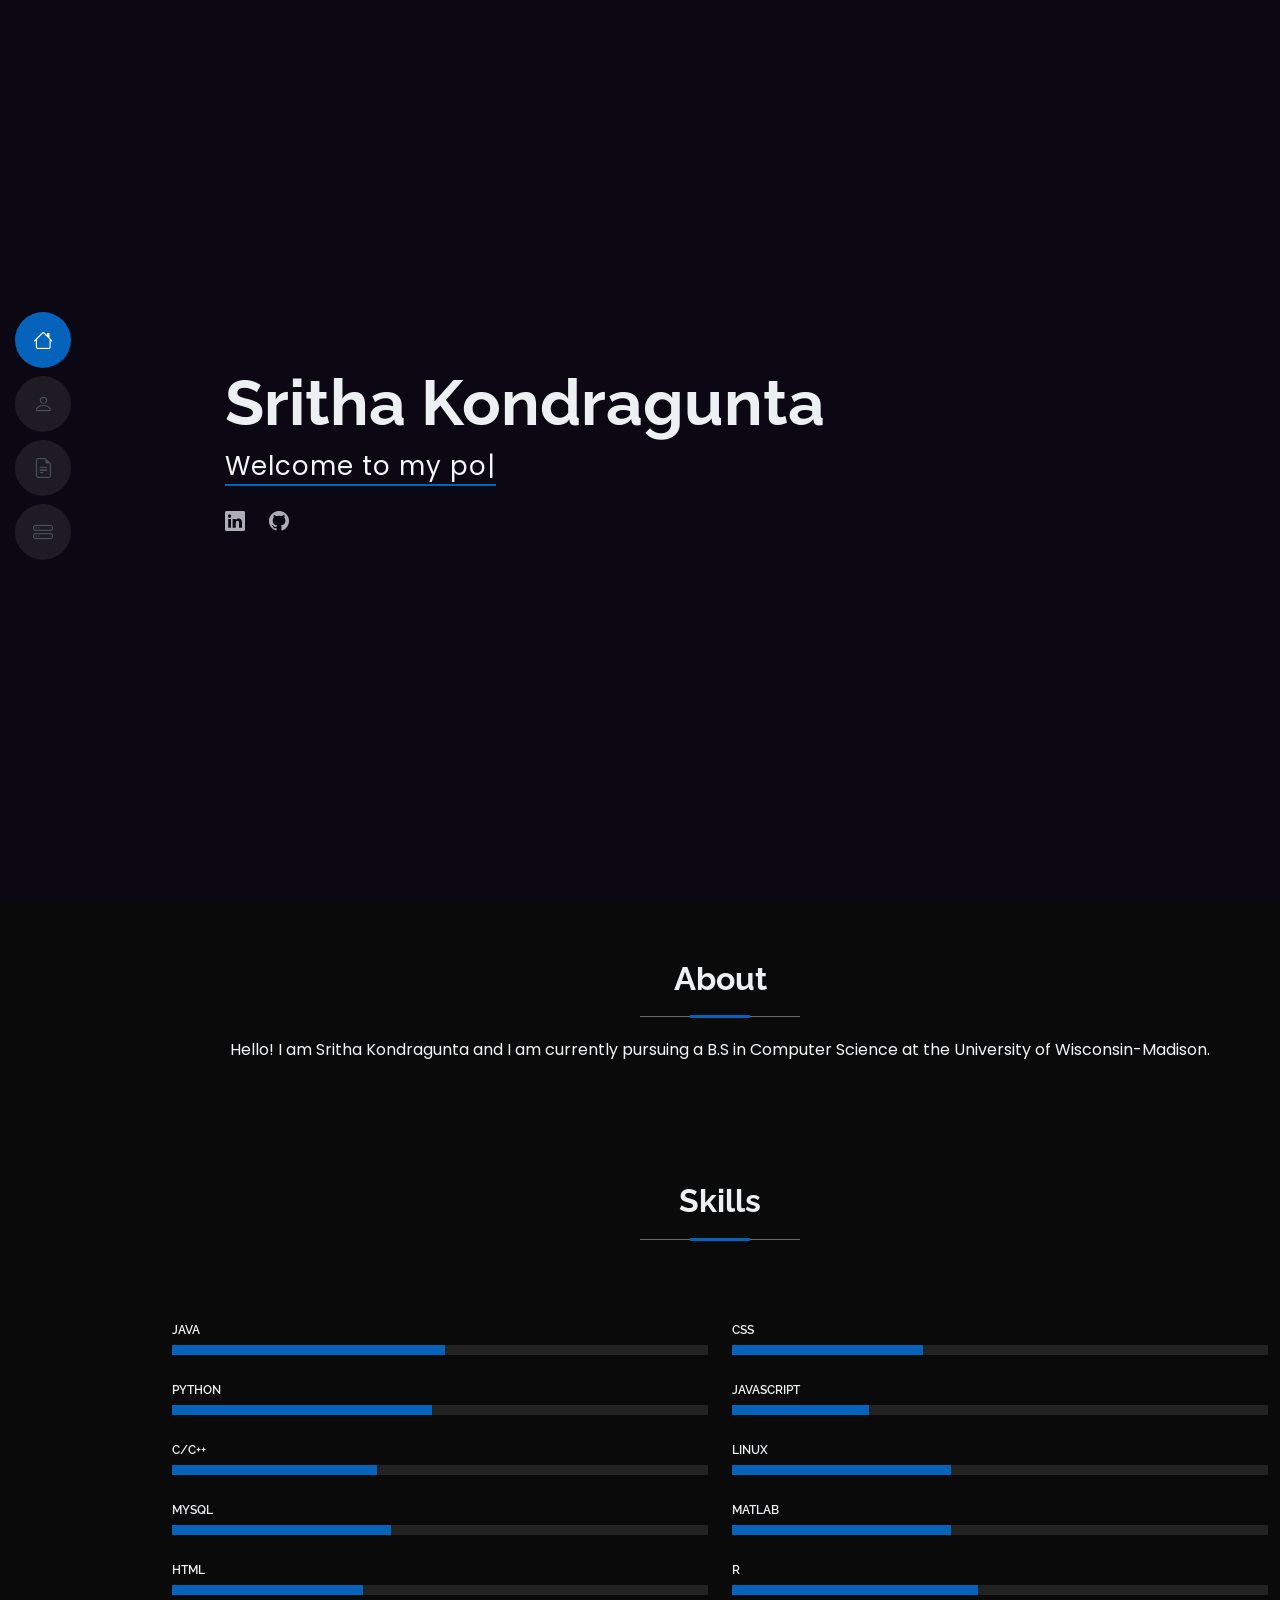
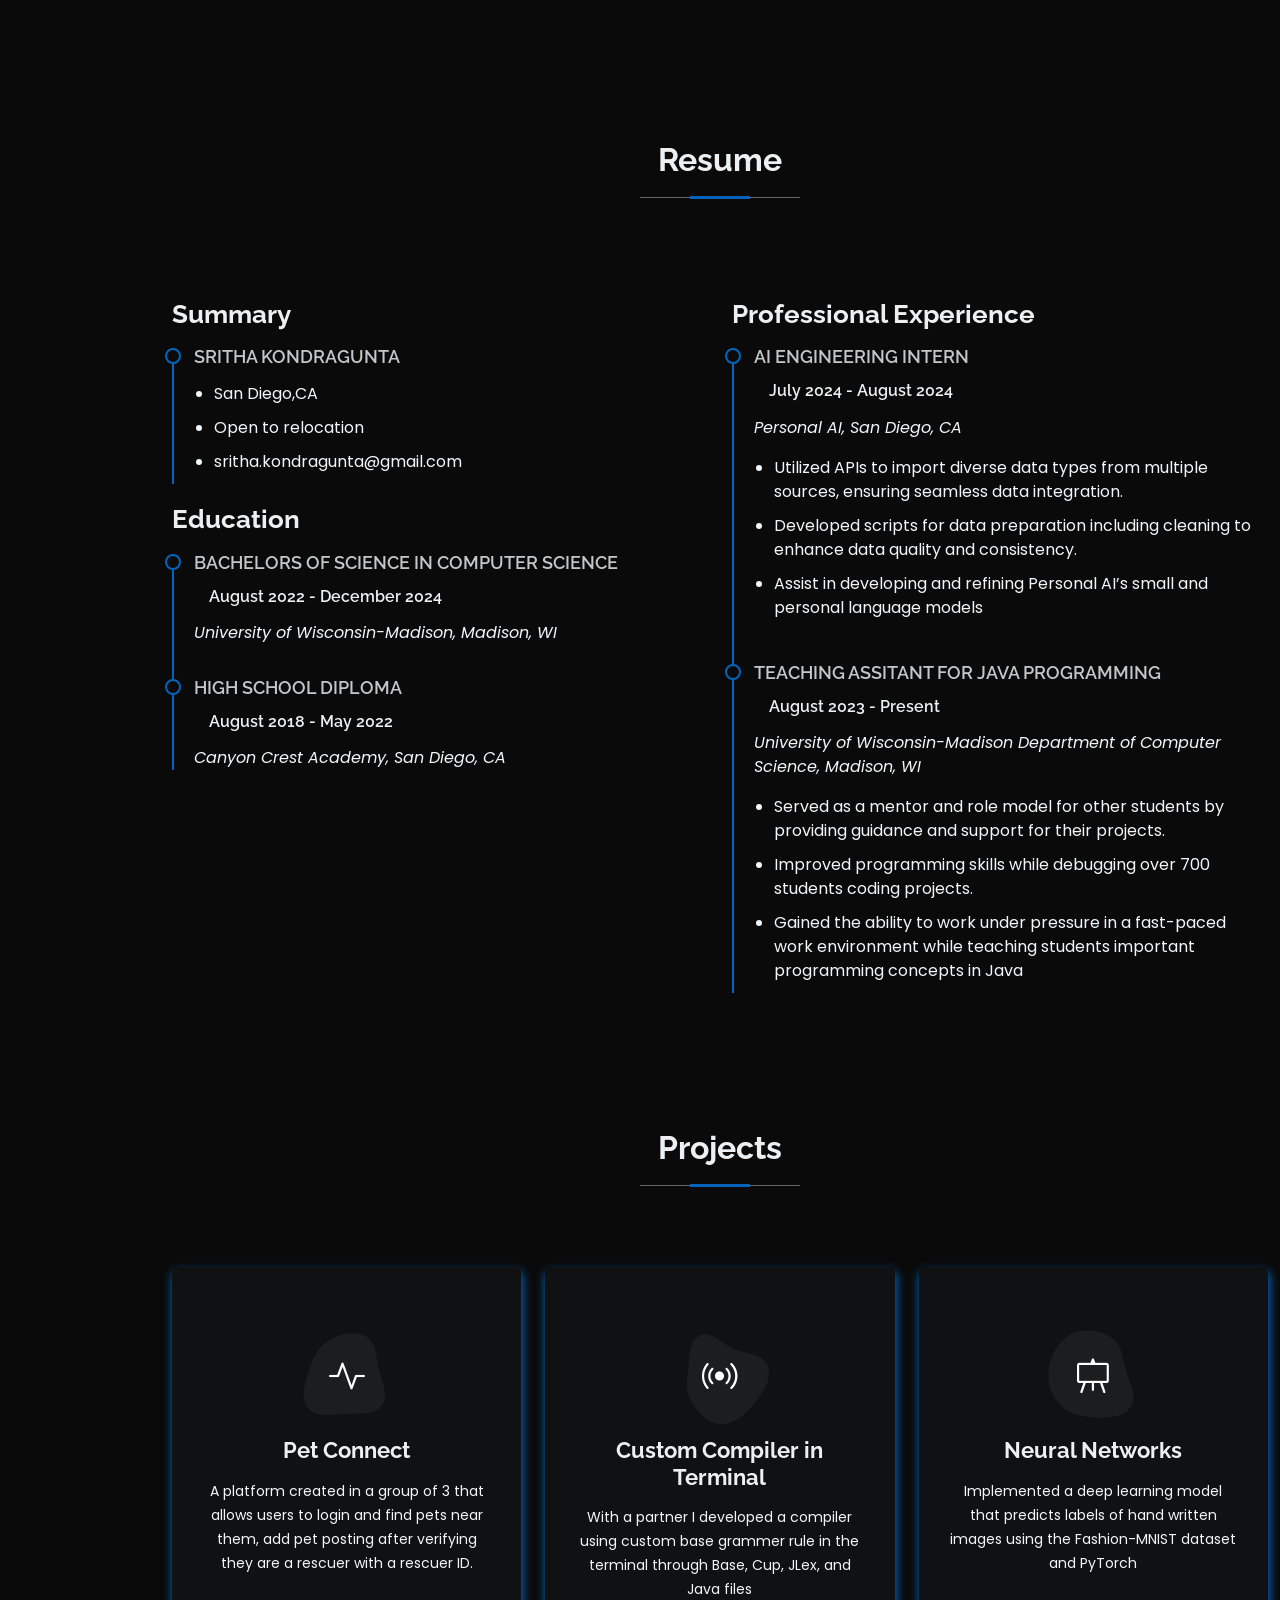
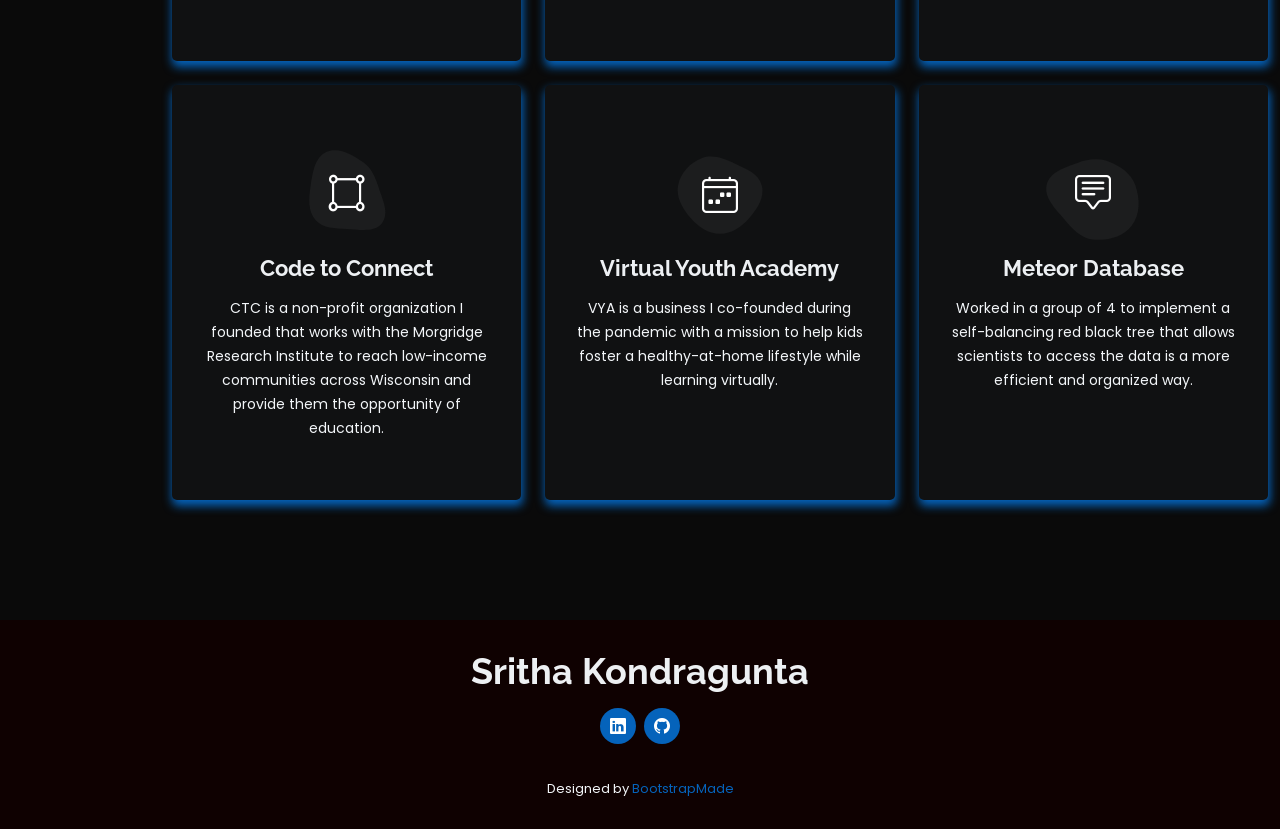
==== commit 41aa9802: "change microsoft to R" ====
--- a/index.html
+++ b/index.html
@@ -258,9 +258,9 @@
             </div><!-- End Skills Item -->
 
             <div class="progress">
-              <span class="skill"><span>Microsoft Office Applications</span> <i class="val"></i></span>
-              <div class="progress-bar-wrap">
-                <div class="progress-bar" role="progressbar" aria-valuenow="100" aria-valuemin="0" aria-valuemax="100"></div>
+              <span class="skill"><span>R</span> <i class="val"></i></span>
+              <div class="progress-bar-wrap">
+                <div class="progress-bar" role="progressbar" aria-valuenow="90" aria-valuemin="0" aria-valuemax="100"></div>
               </div>
             </div><!-- End Skills Item -->
 
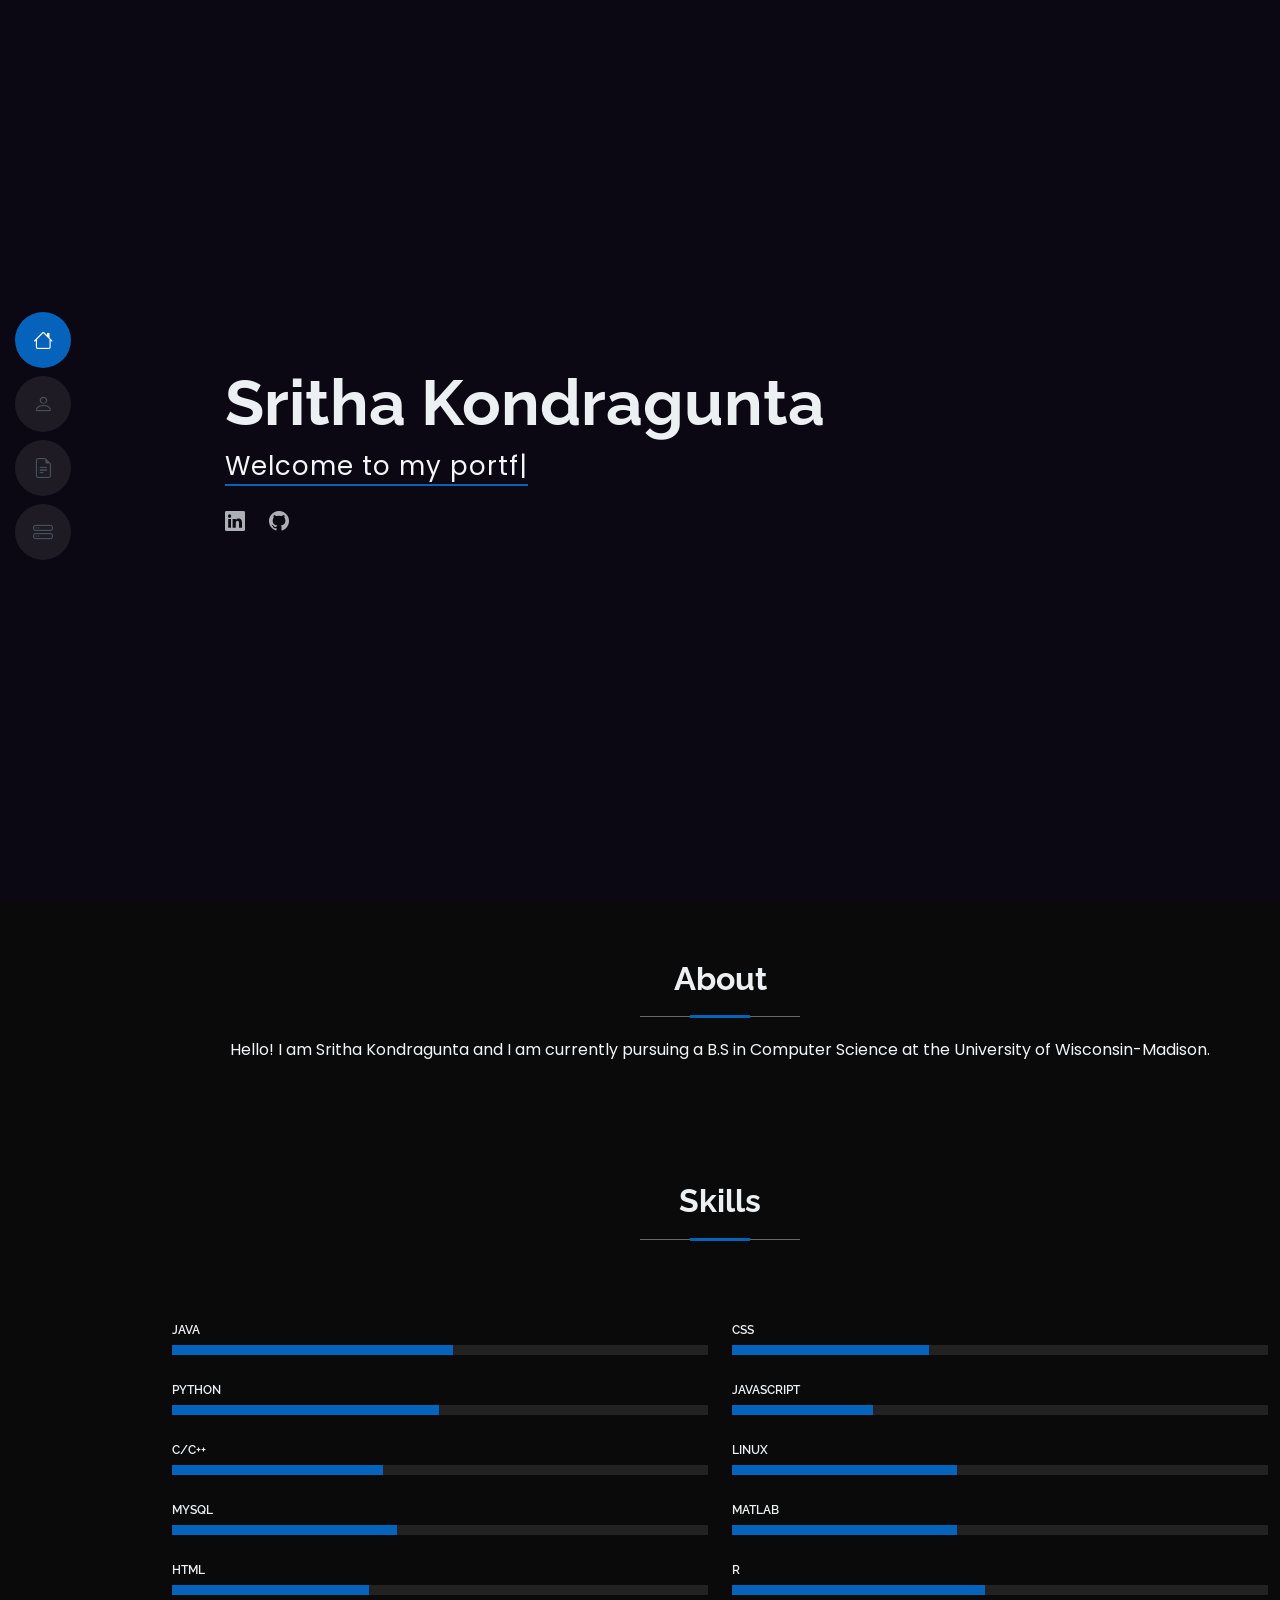
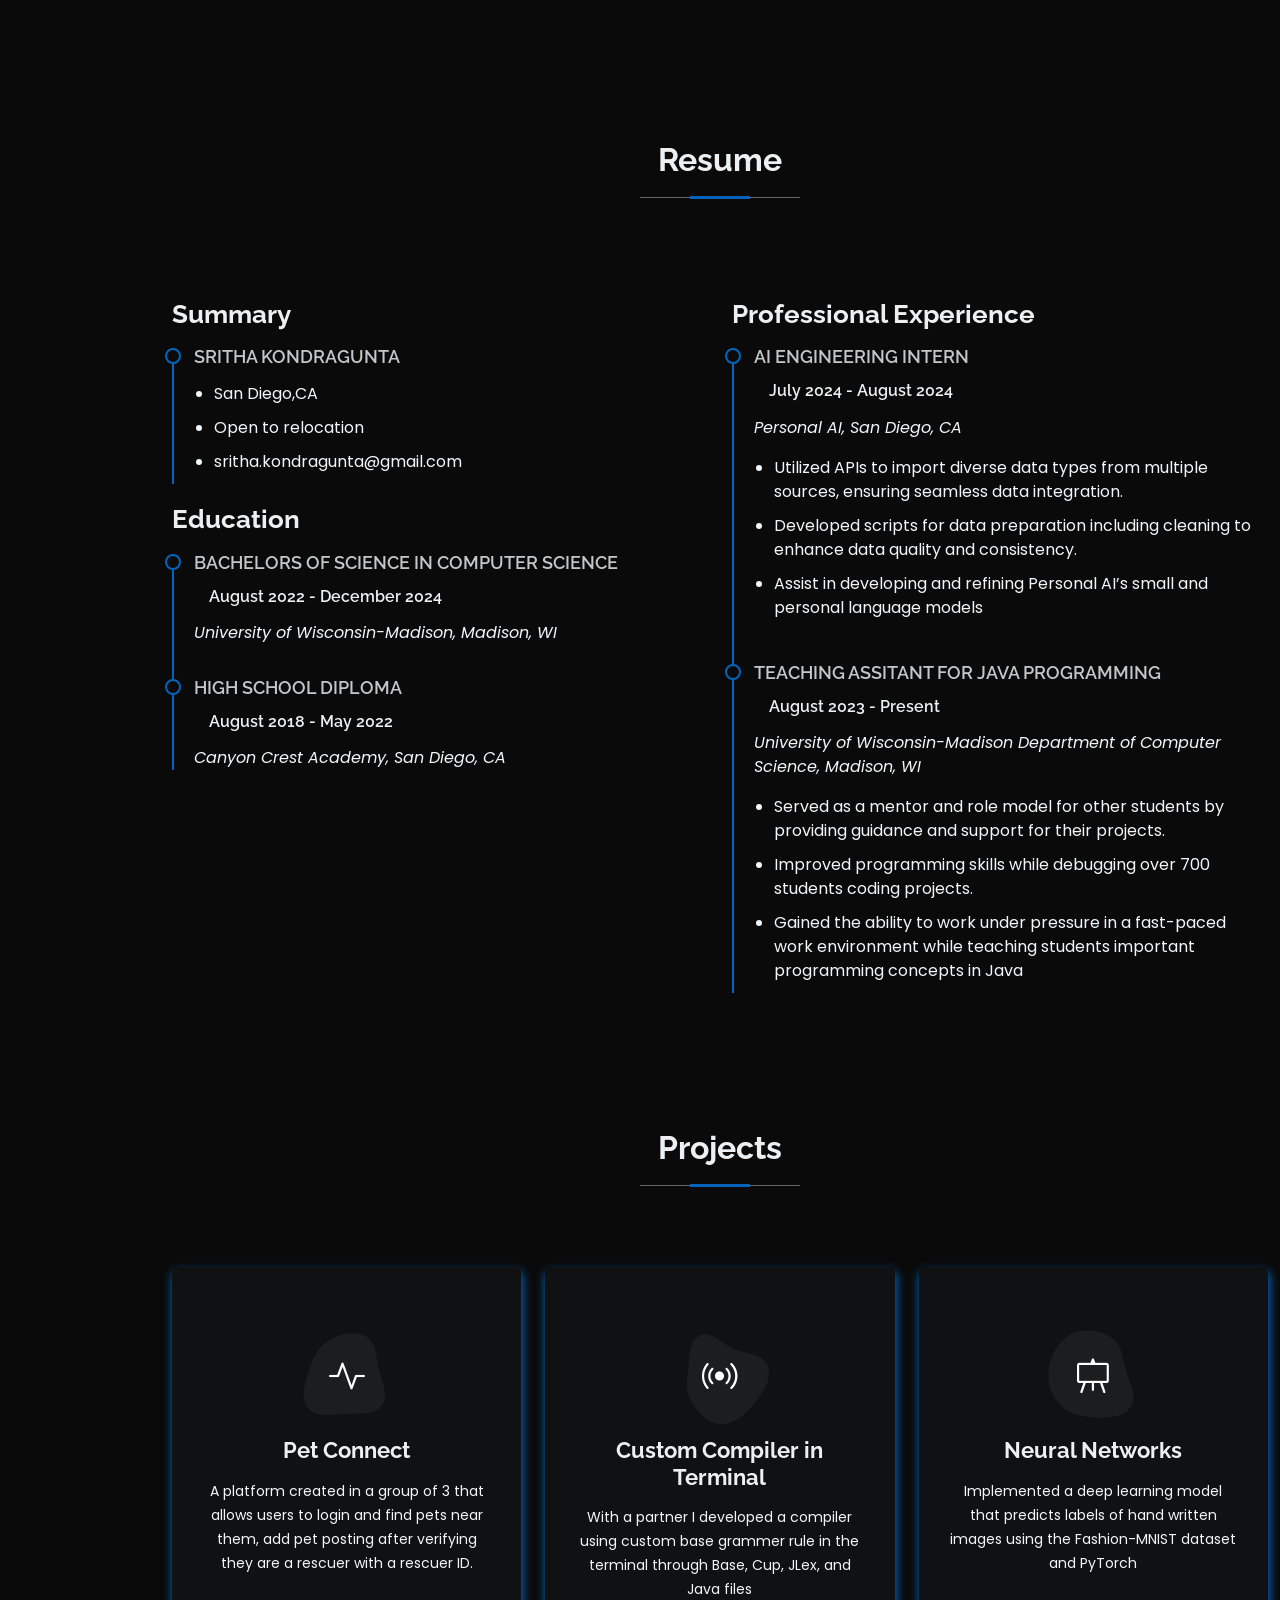
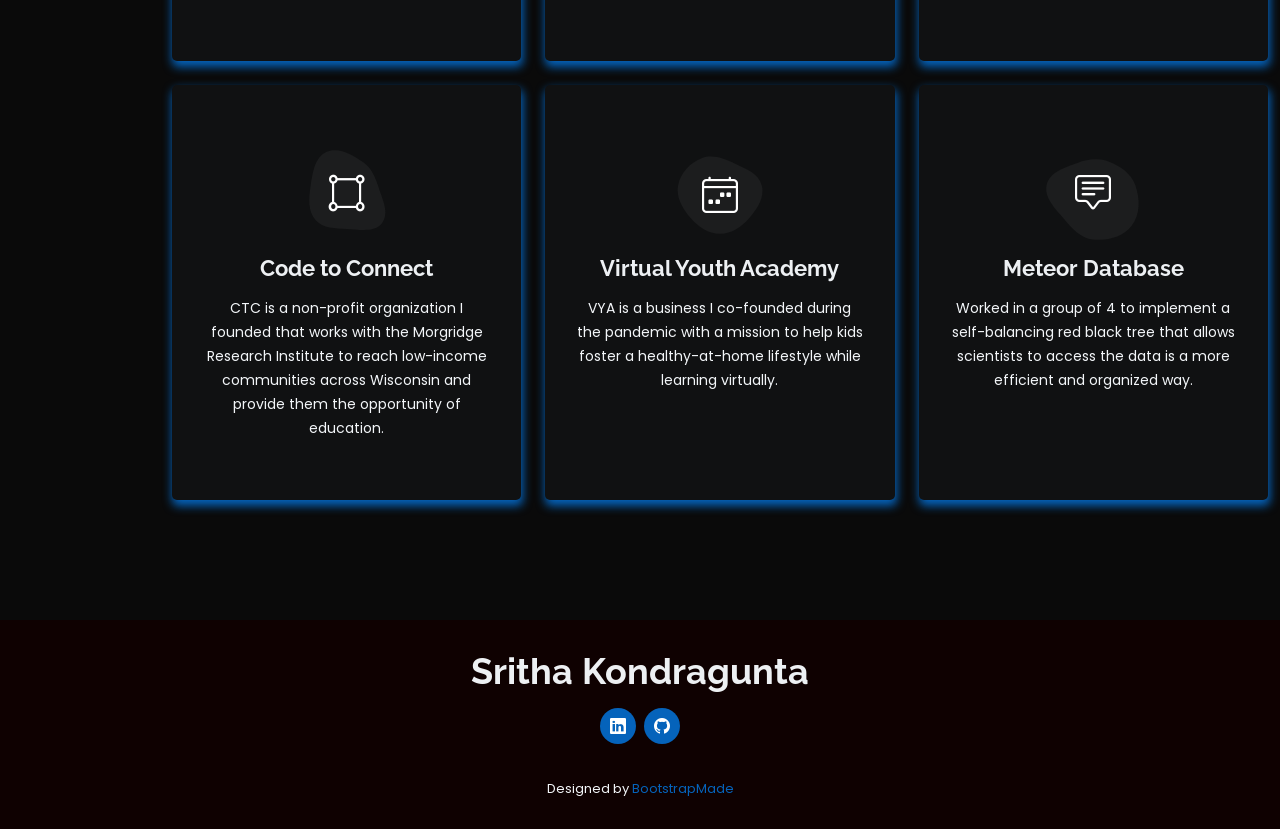
==== commit a837a861: "updateGithublink" ====
--- a/index.html
+++ b/index.html
@@ -516,7 +516,7 @@
                 </svg>
                 <i class="bi bi-easel"></i>
               </div>
-             
+              <a href="https://github.com/srithakondragunta/introToNeural-Networks" class="stretched-link">
                 <h3>Neural Networks</h3>
               </a>
               <p>Implemented a deep learning model that predicts labels of hand written images using the Fashion-MNIST dataset
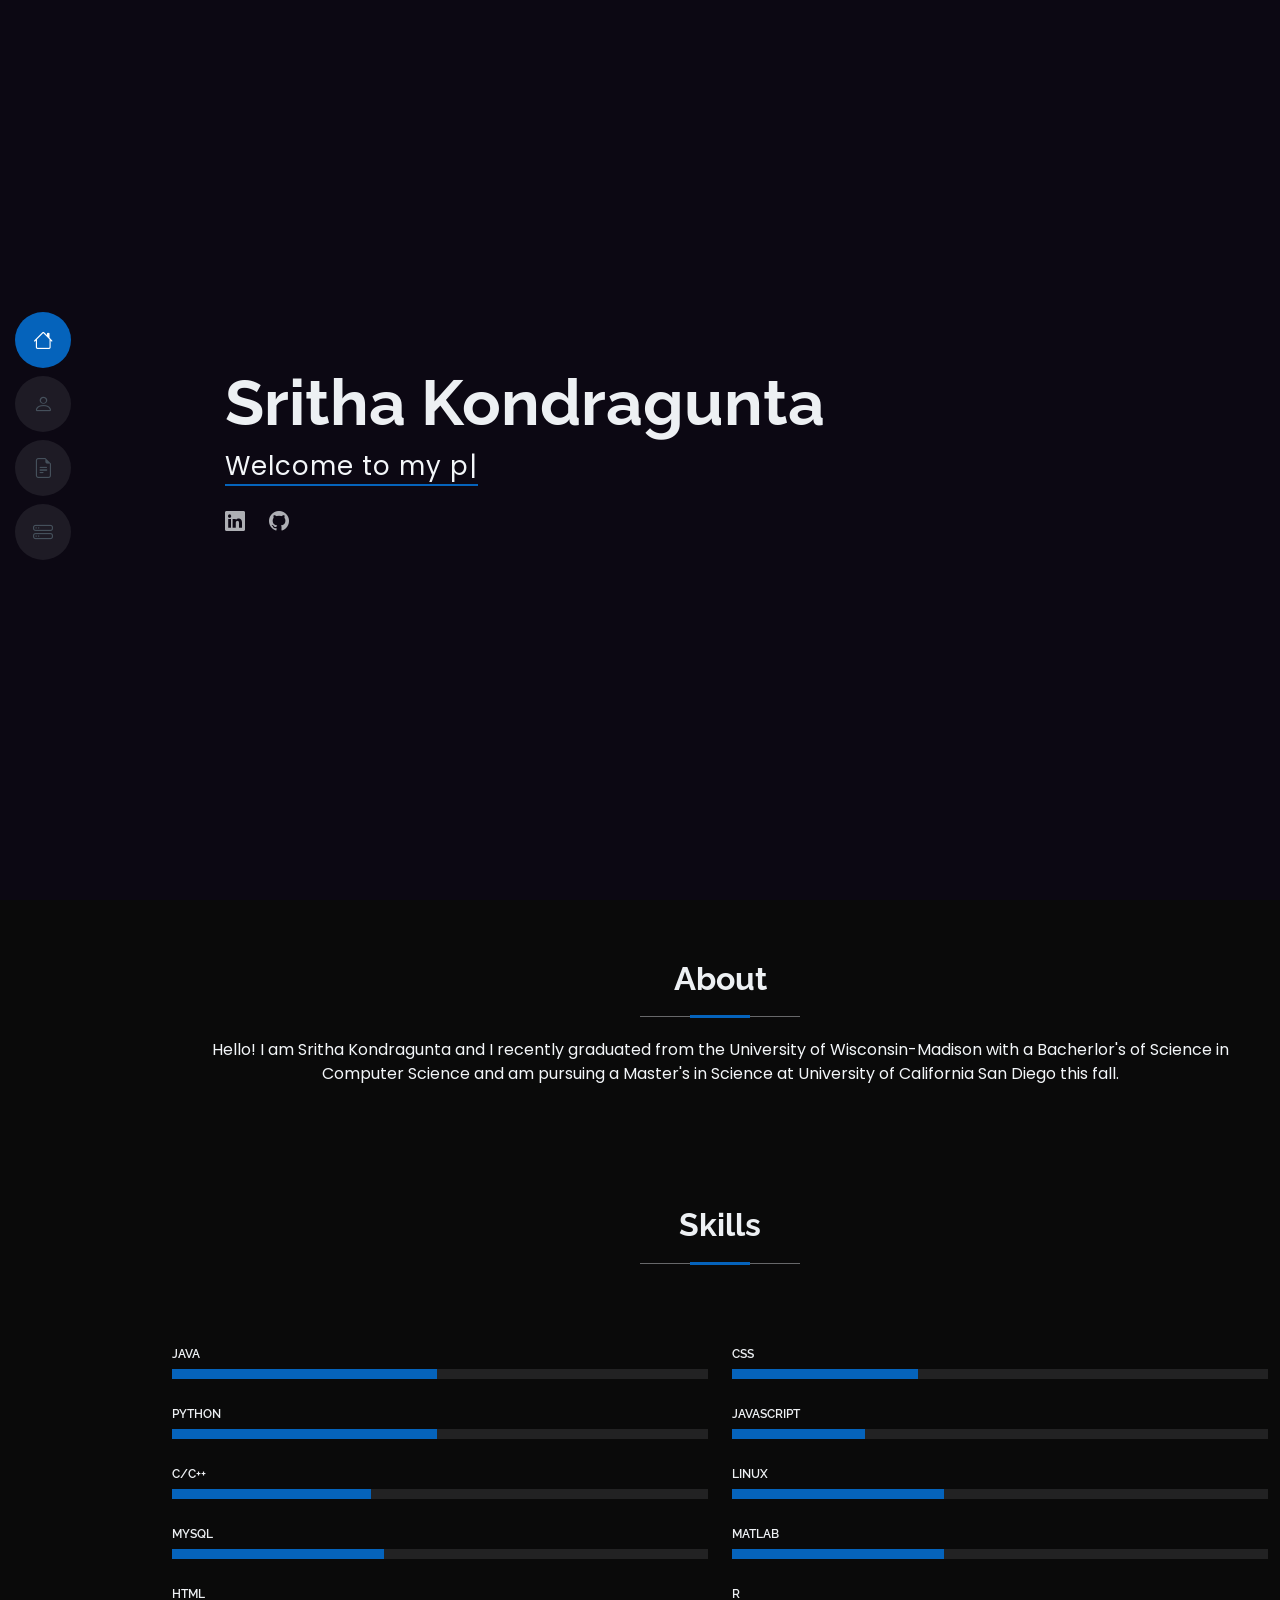
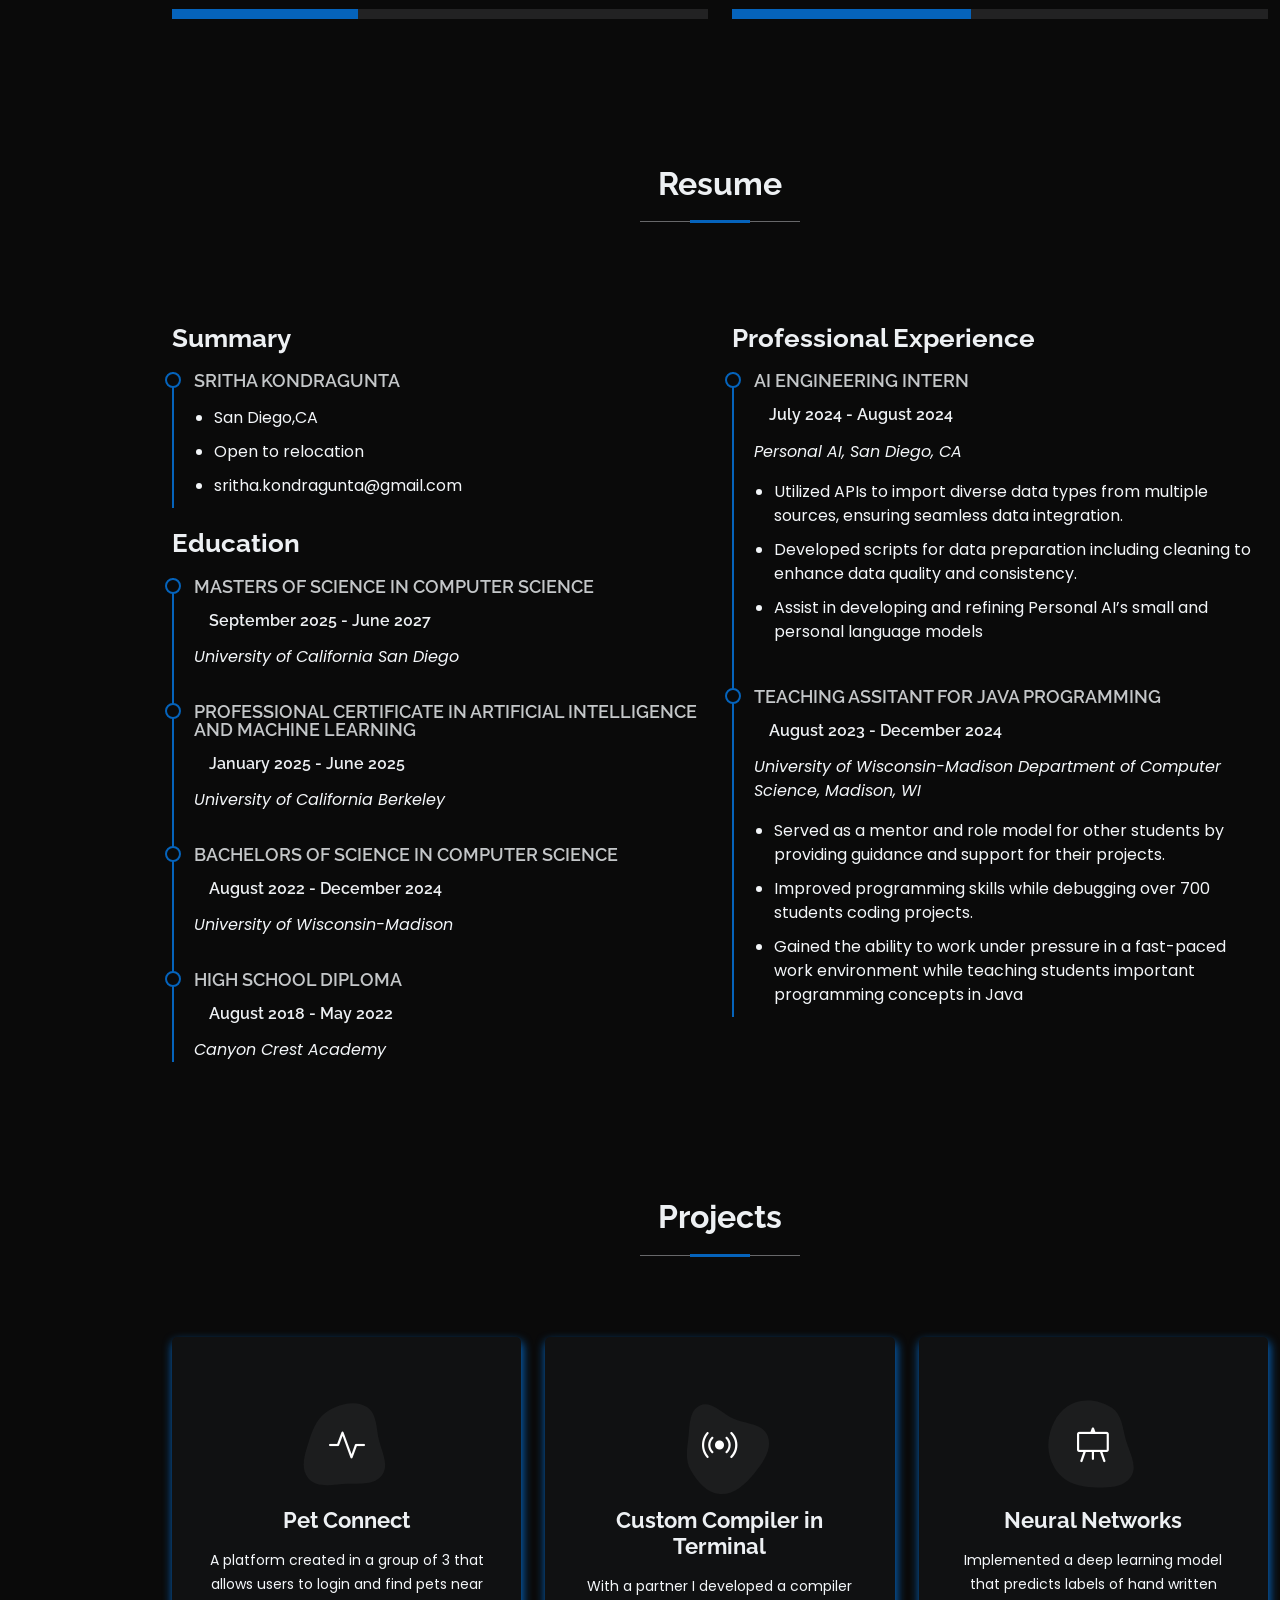
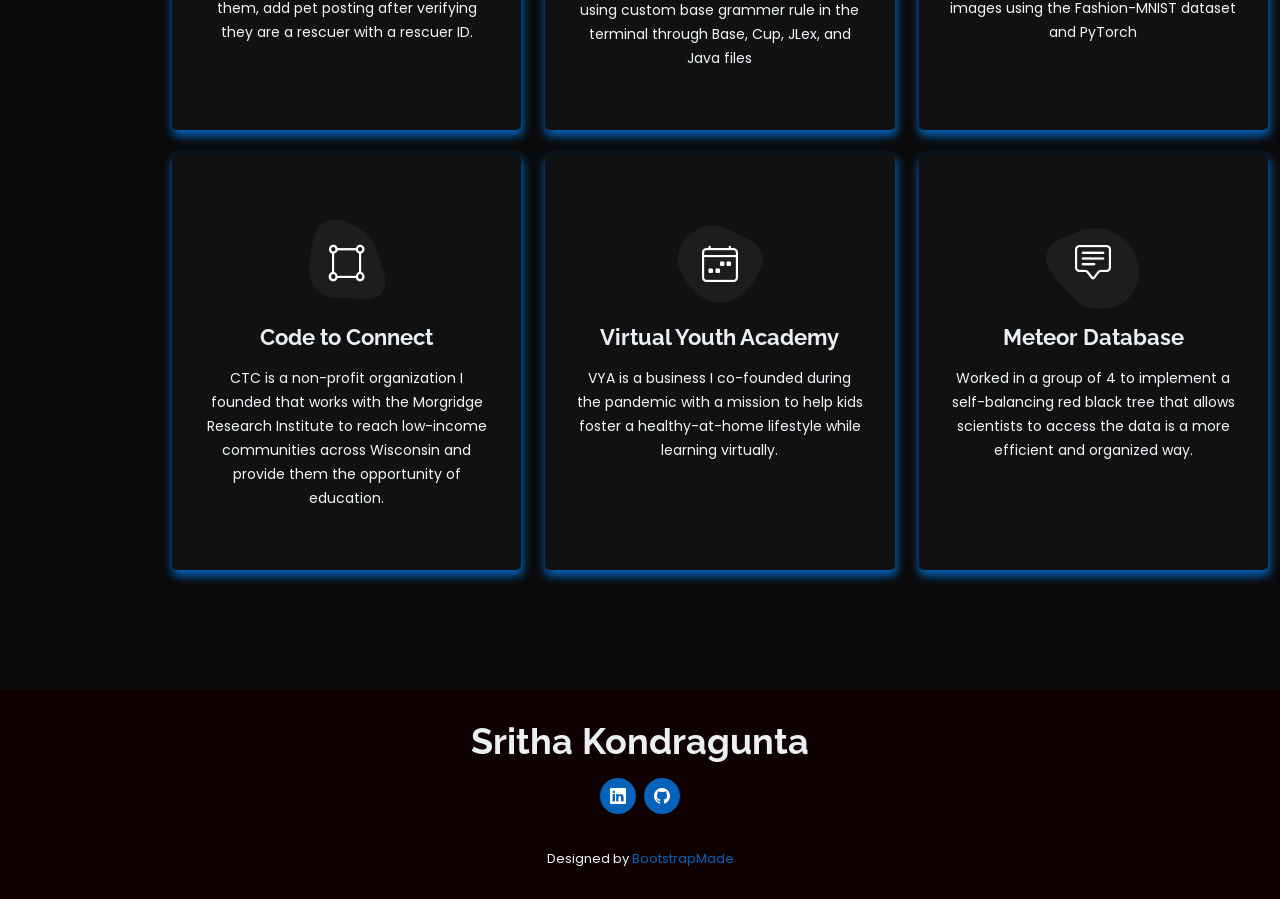
==== commit 96e6ece6: "update education" ====
--- a/index.html
+++ b/index.html
@@ -91,7 +91,7 @@
       <!-- Section Title -->
       <div class="container section-title" data-aos="fade-up">
         <h2>About</h2>
-        <p>Hello! I am Sritha Kondragunta and I am currently pursuing a B.S in Computer Science at the University of Wisconsin-Madison. </p>
+        <p>Hello! I am Sritha Kondragunta and I recently graduated from the University of Wisconsin-Madison with a Bacherlor's of Science in Computer Science and am pursuing a Master's in Science at University of California San Diego this fall. </p>
       </div><!-- End Section Title -->
 <!-- 
       <div class="container" data-aos="fade-up" data-aos-delay="100">
@@ -202,7 +202,7 @@
             <div class="progress">
               <span class="skill"><span>Python</span> <i class="val"></i></span>
               <div class="progress-bar-wrap">
-                <div class="progress-bar" role="progressbar" aria-valuenow="95" aria-valuemin="0" aria-valuemax="100"></div>
+                <div class="progress-bar" role="progressbar" aria-valuenow="100" aria-valuemin="0" aria-valuemax="100"></div>
               </div>
             </div><!-- End Skills Item -->
             <div class="progress">
@@ -300,15 +300,25 @@
 
             <h3 class="resume-title">Education</h3>
             <div class="resume-item">
+              <h4>Masters of Science in Computer Science</h4>
+              <h5>September 2025 - June 2027</h5>
+              <p><em>University of California San Diego</em></p>
+            </div><!-- Edn Resume Item -->
+            <div class="resume-item">
+              <h4>Professional Certificate in Artificial Intelligence and Machine Learning</h4>
+              <h5>January 2025 - June 2025</h5>
+              <p><em>University of California Berkeley </em></p>
+            </div><!-- Edn Resume Item -->
+            <div class="resume-item">
               <h4>Bachelors of Science in Computer Science</h4>
               <h5>August 2022 - December 2024</h5>
-              <p><em>University of Wisconsin-Madison, Madison, WI</em></p>
+              <p><em>University of Wisconsin-Madison</em></p>
             </div><!-- Edn Resume Item -->
 
             <div class="resume-item">
               <h4>High School Diploma</h4>
               <h5>August 2018 - May 2022</h5>
-              <p><em>Canyon Crest Academy, San Diego, CA</em></p>
+              <p><em>Canyon Crest Academy</em></p>
             </div><!-- Edn Resume Item -->
 
           </div>
@@ -328,7 +338,7 @@
 
             <div class="resume-item">
               <h4>Teaching Assitant for Java Programming</h4>
-              <h5>August 2023 - Present</h5>
+              <h5>August 2023 - December 2024</h5>
               <p><em>University of Wisconsin-Madison Department of Computer Science, Madison, WI</em></p>
               <ul>
                 <li>Served as a mentor and role model for other students by providing guidance and support for their projects.</li>
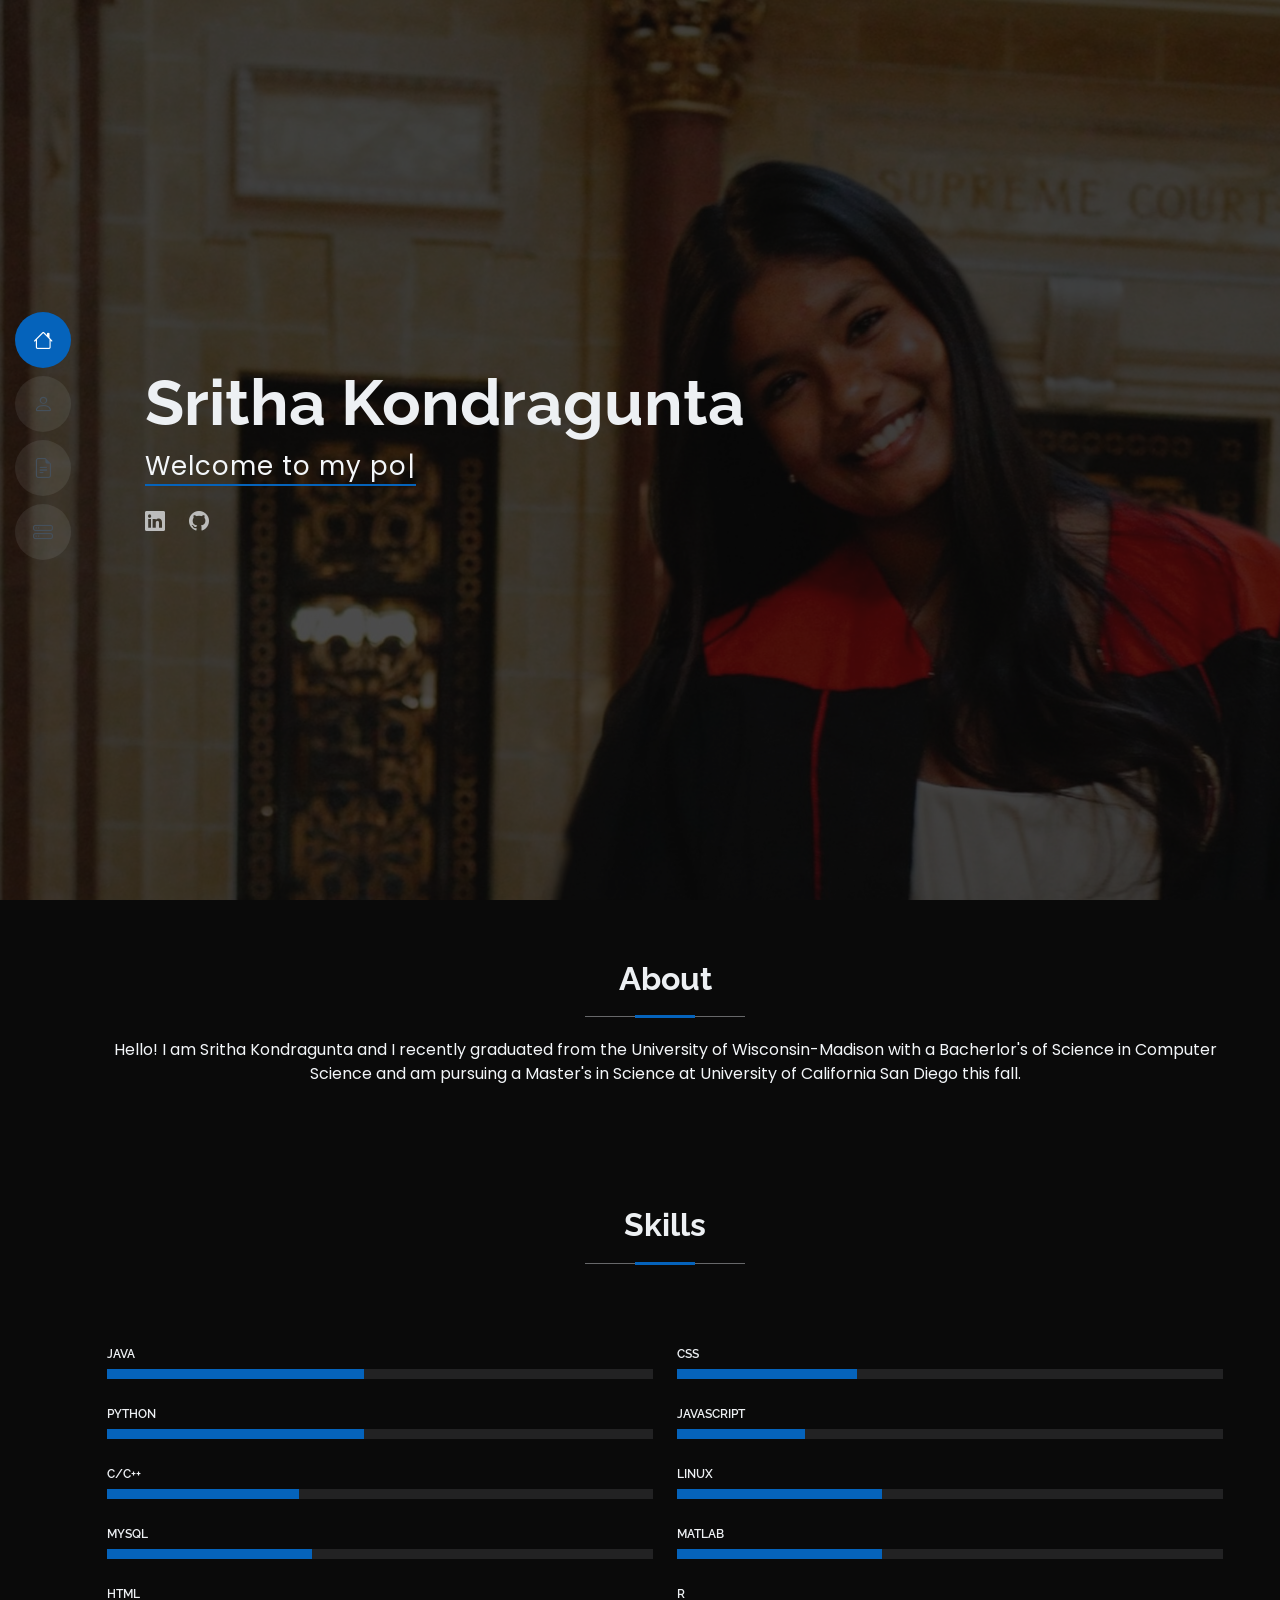
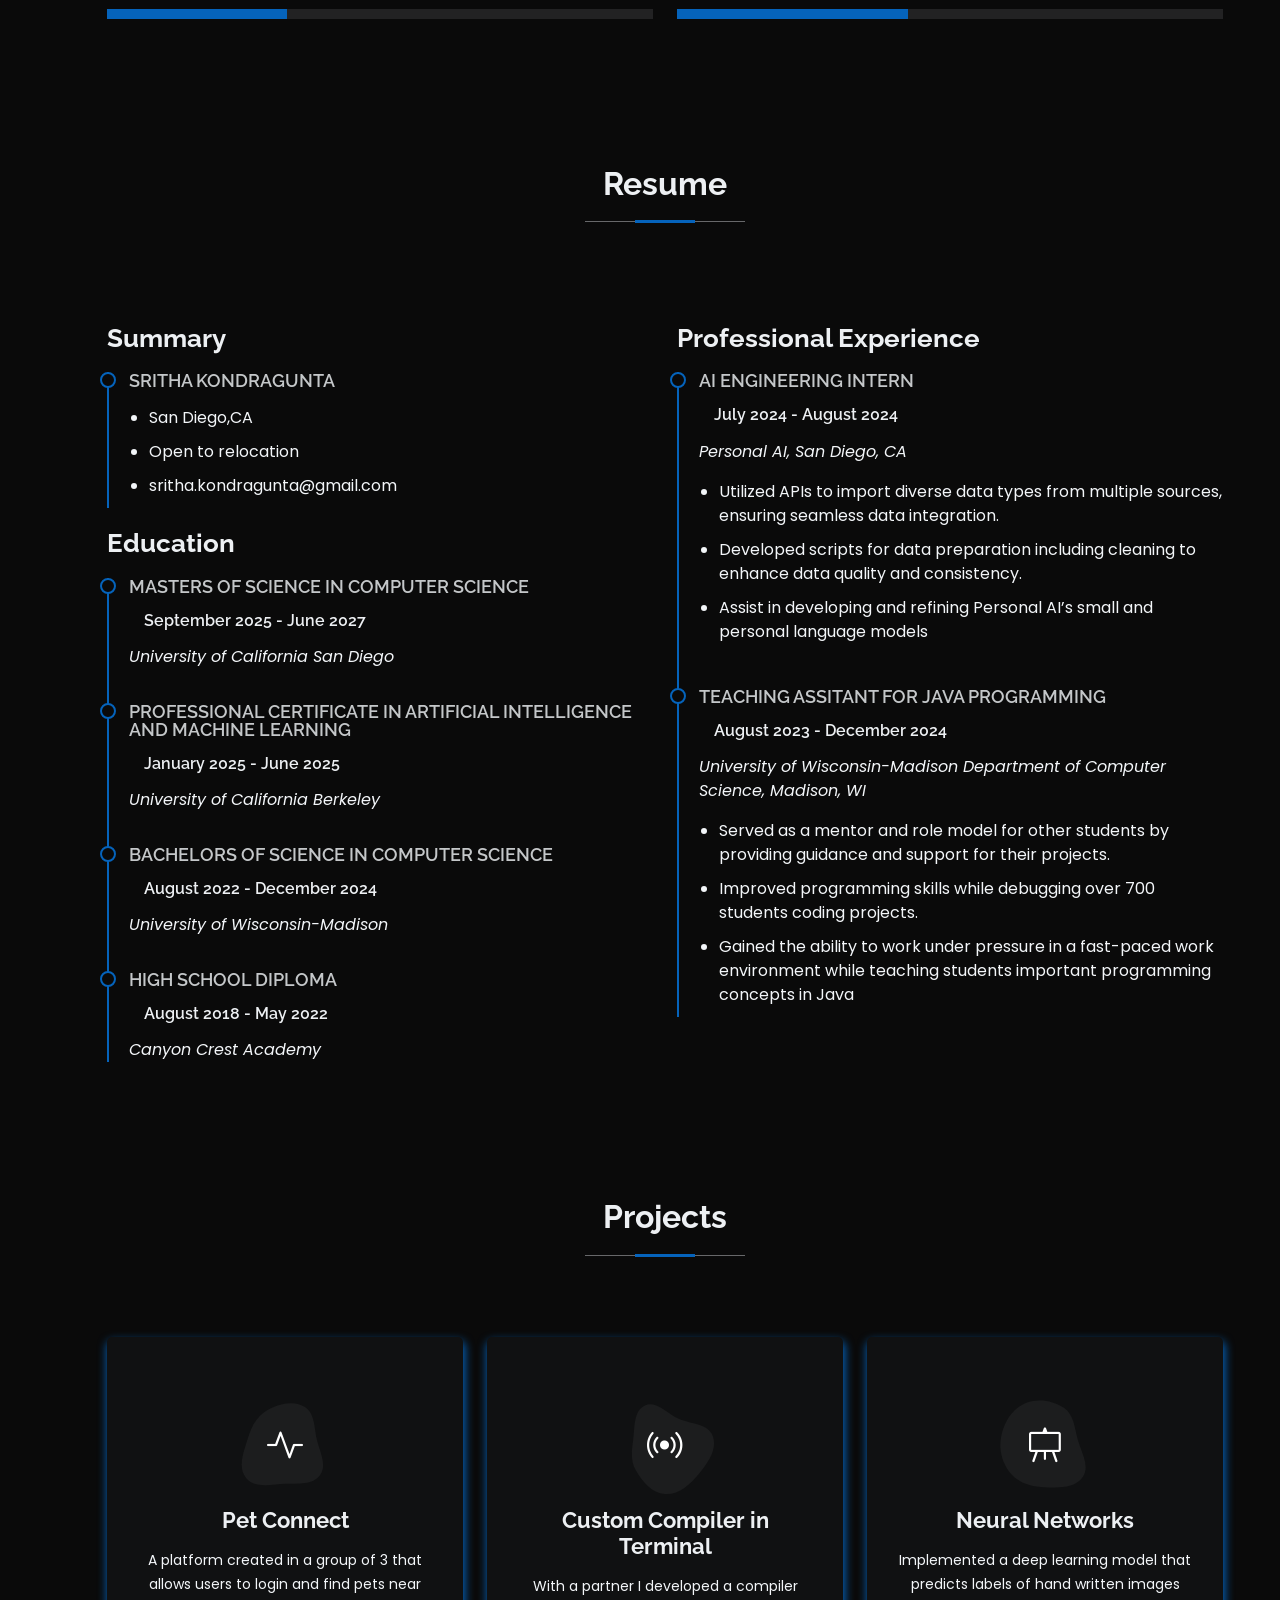
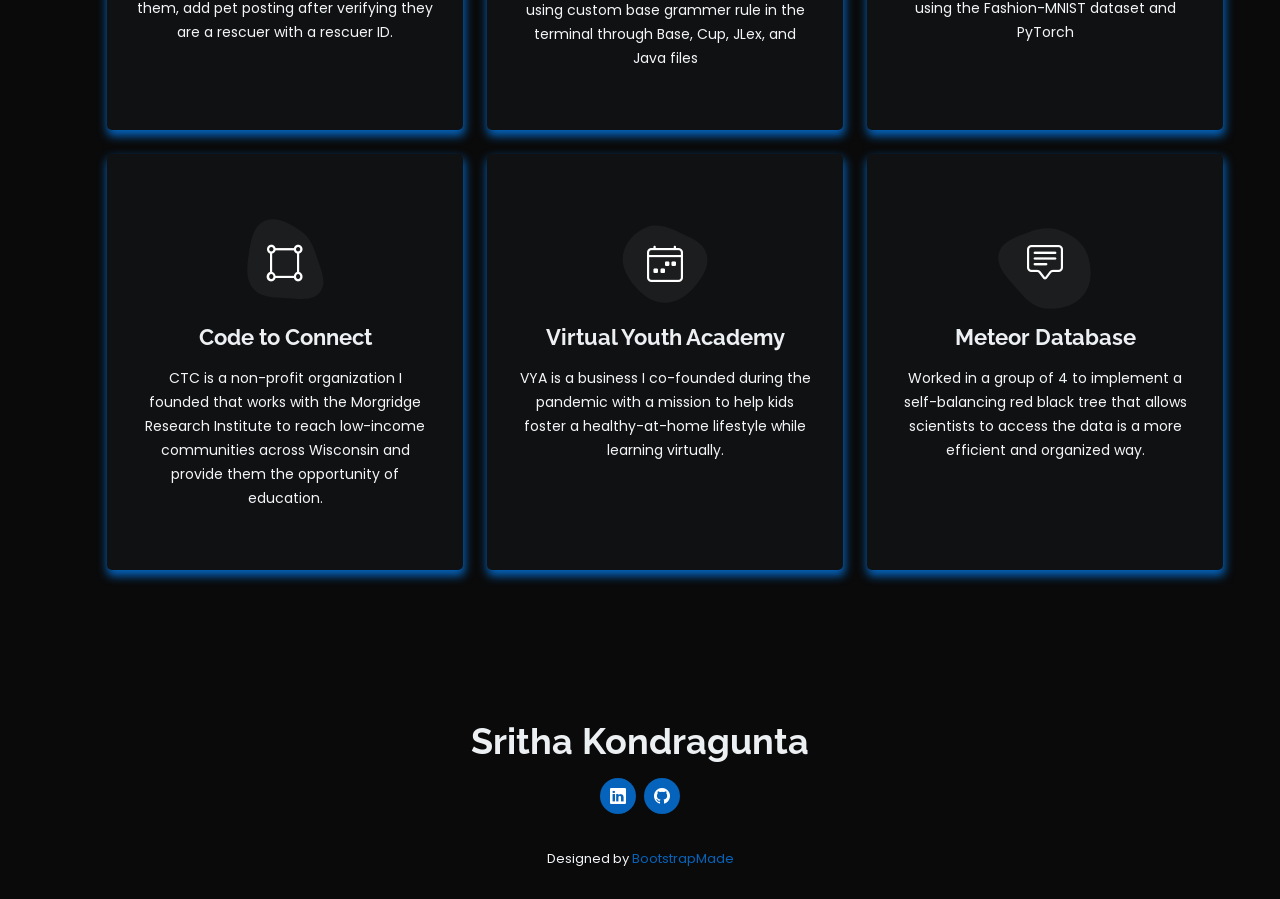
==== commit 78602273: "image" ====
--- a/index.html
+++ b/index.html
@@ -62,7 +62,7 @@
     <!-- Hero Section -->
     <section id="hero" class="hero section light-background">
 
-      <img src="assets/img/blue.png" alt="">
+      <img src="assets/img/grad4.JPEG" alt="">
 
       <div class="container" data-aos="zoom-out">
         <div class="row justify-content-center">
--- a/assets/css/main.css
+++ b/assets/css/main.css
@@ -40,7 +40,7 @@
 /* Color Presets - These classes override global colors when applied to any section or element, providing reuse of the sam color scheme. */
 
 .light-background {
-  --background-color: #0f0101;
+  
   --surface-color: #ffffff;
 }
 
@@ -166,11 +166,11 @@
 
 @media (min-width: 1200px) and (max-width: 1600px) {
   .header~main {
-    margin-left: 160px;
+    margin-left: 50px;
   }
 
   .header~main .hero {
-    margin-left: -160px;
+    margin-left: -50px;
     width: 100vw;
   }
 }
@@ -544,7 +544,8 @@
 }
 
 .hero .container {
-  position: relative;
+  margin-left: -10px;
+  position:center;
   z-index: 3;
 }
 
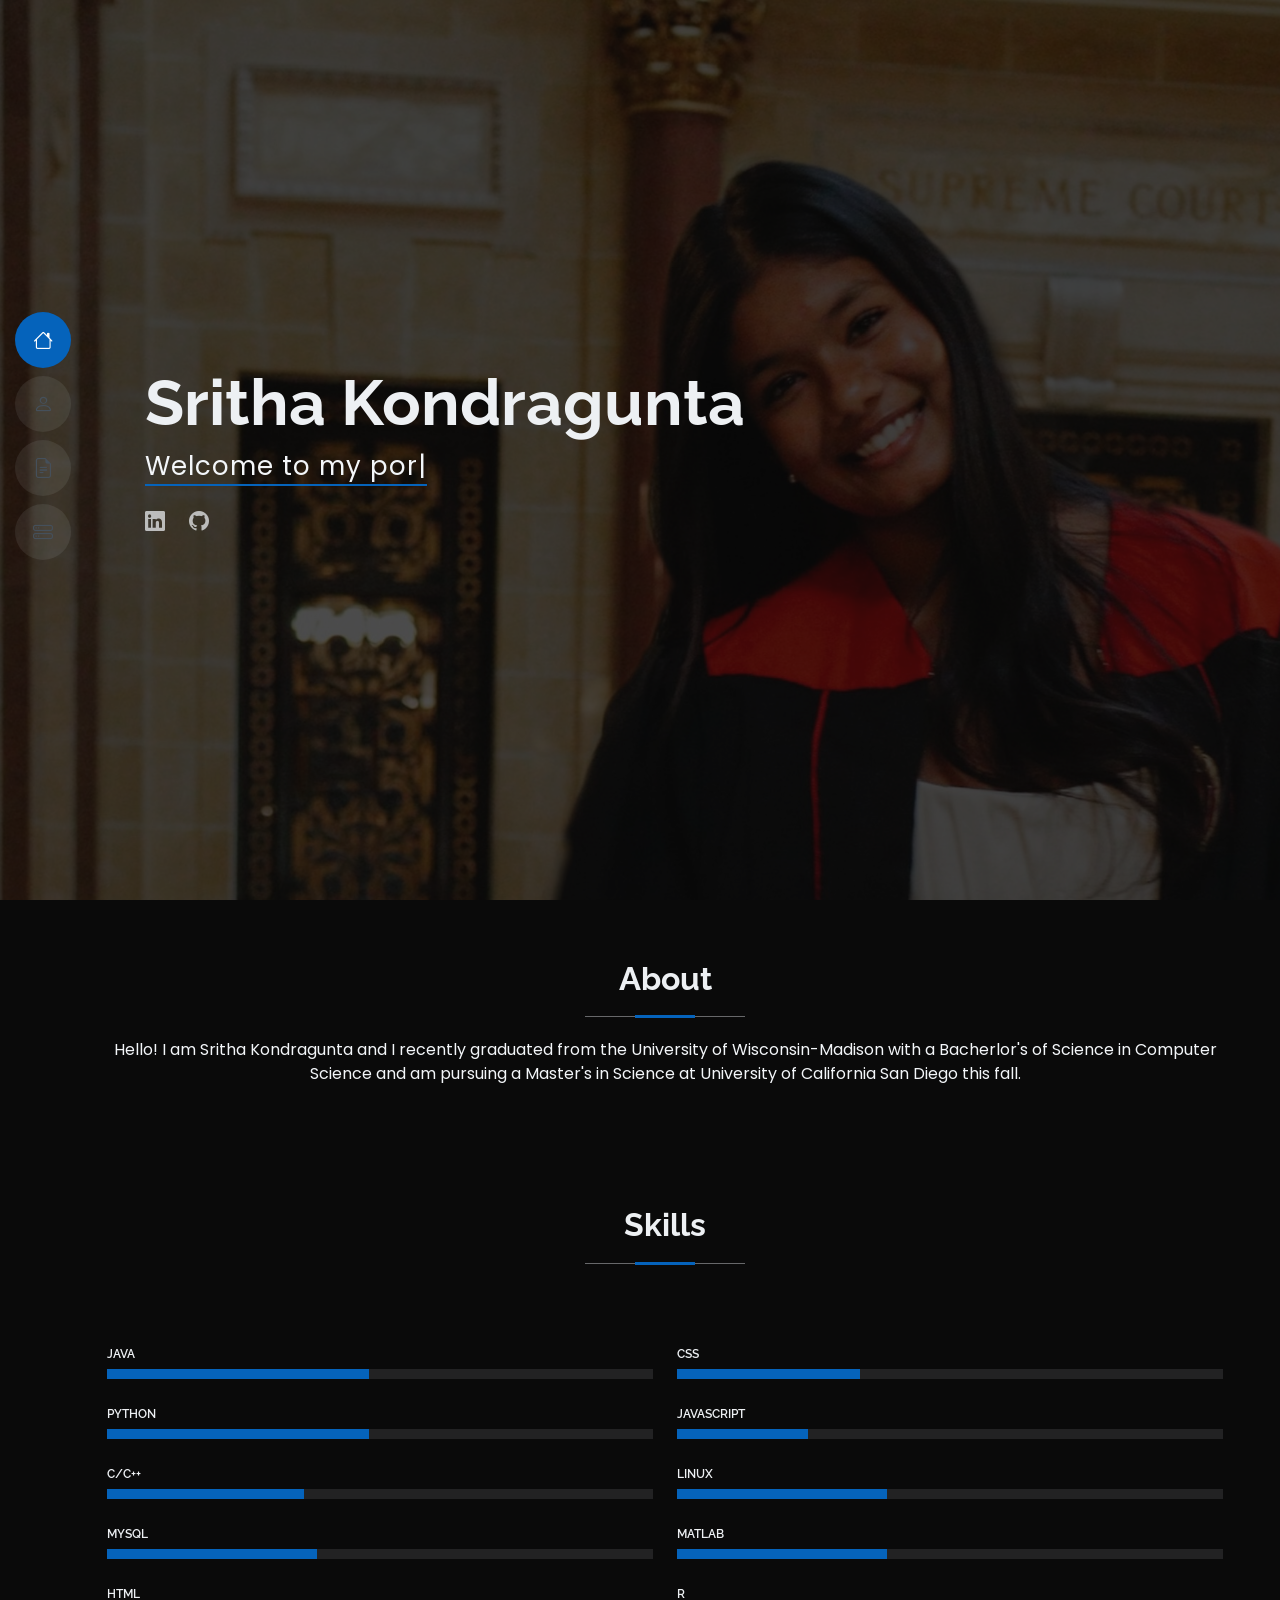
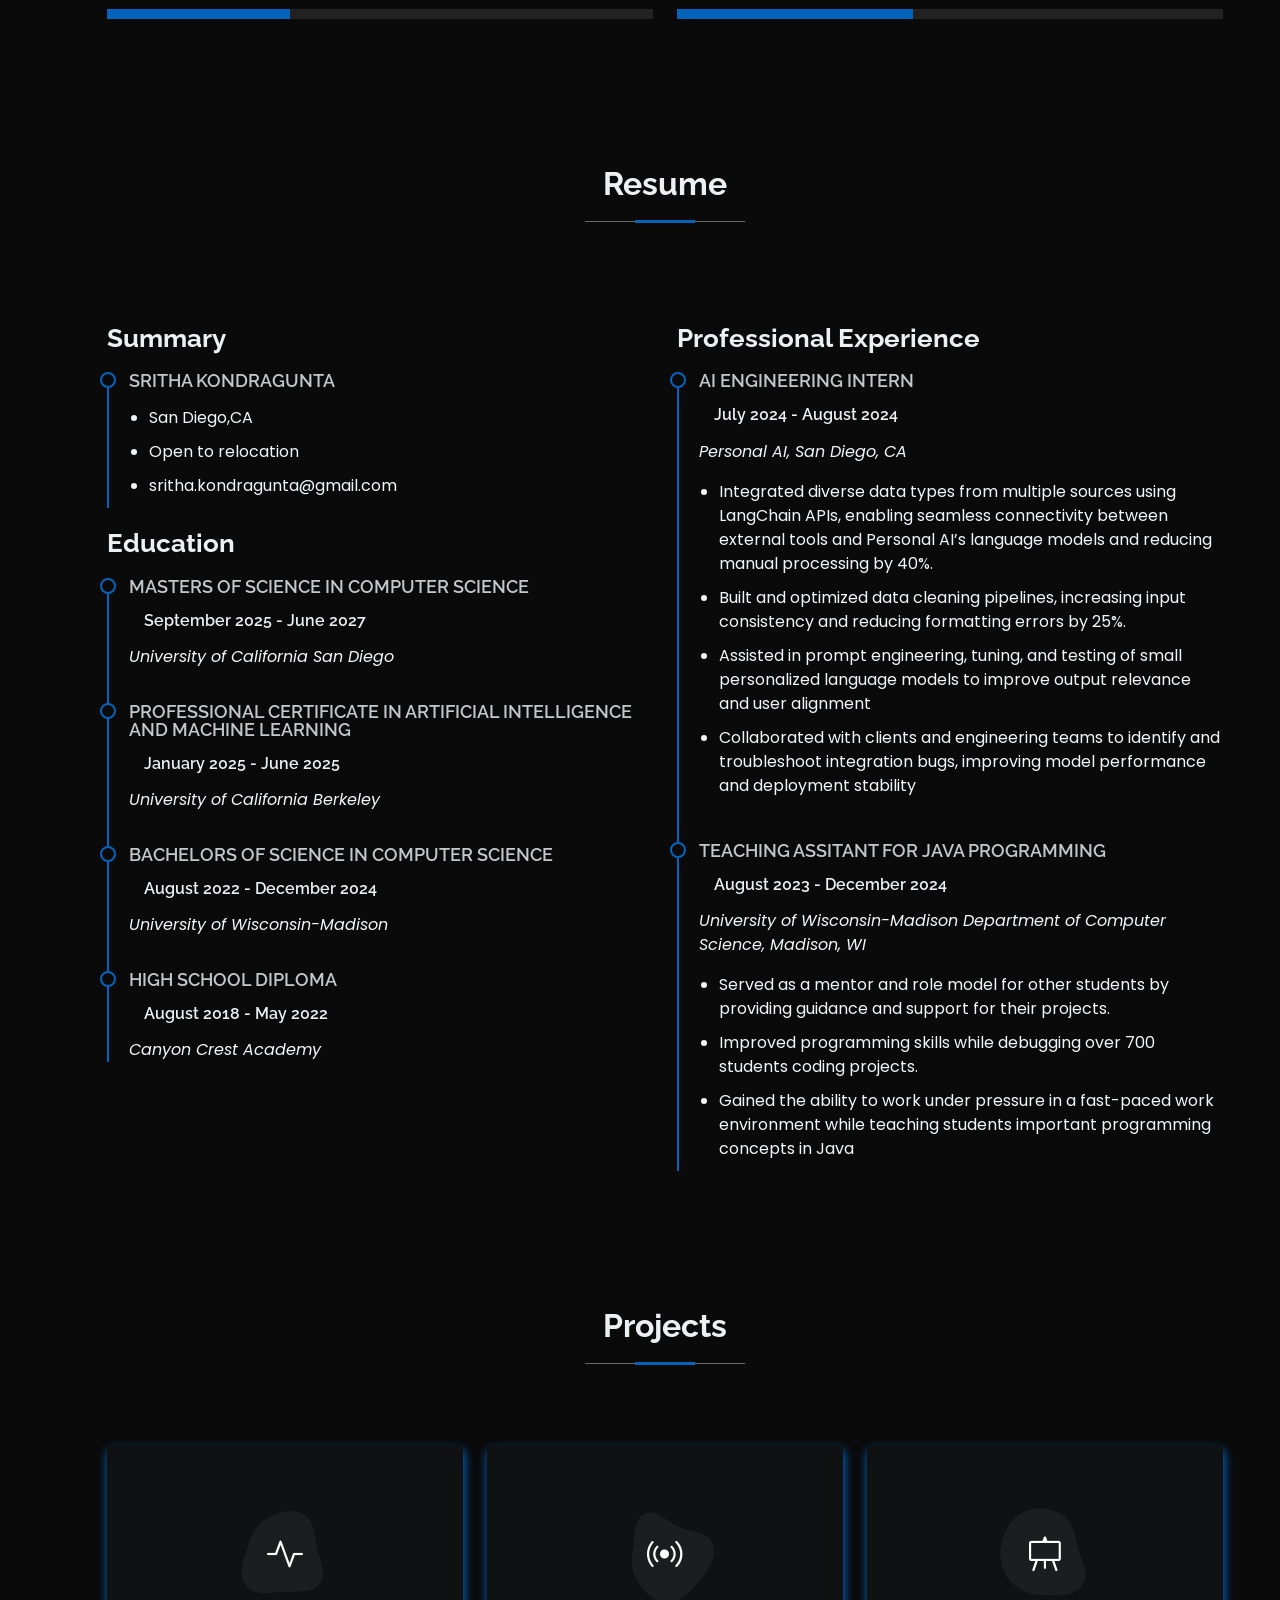
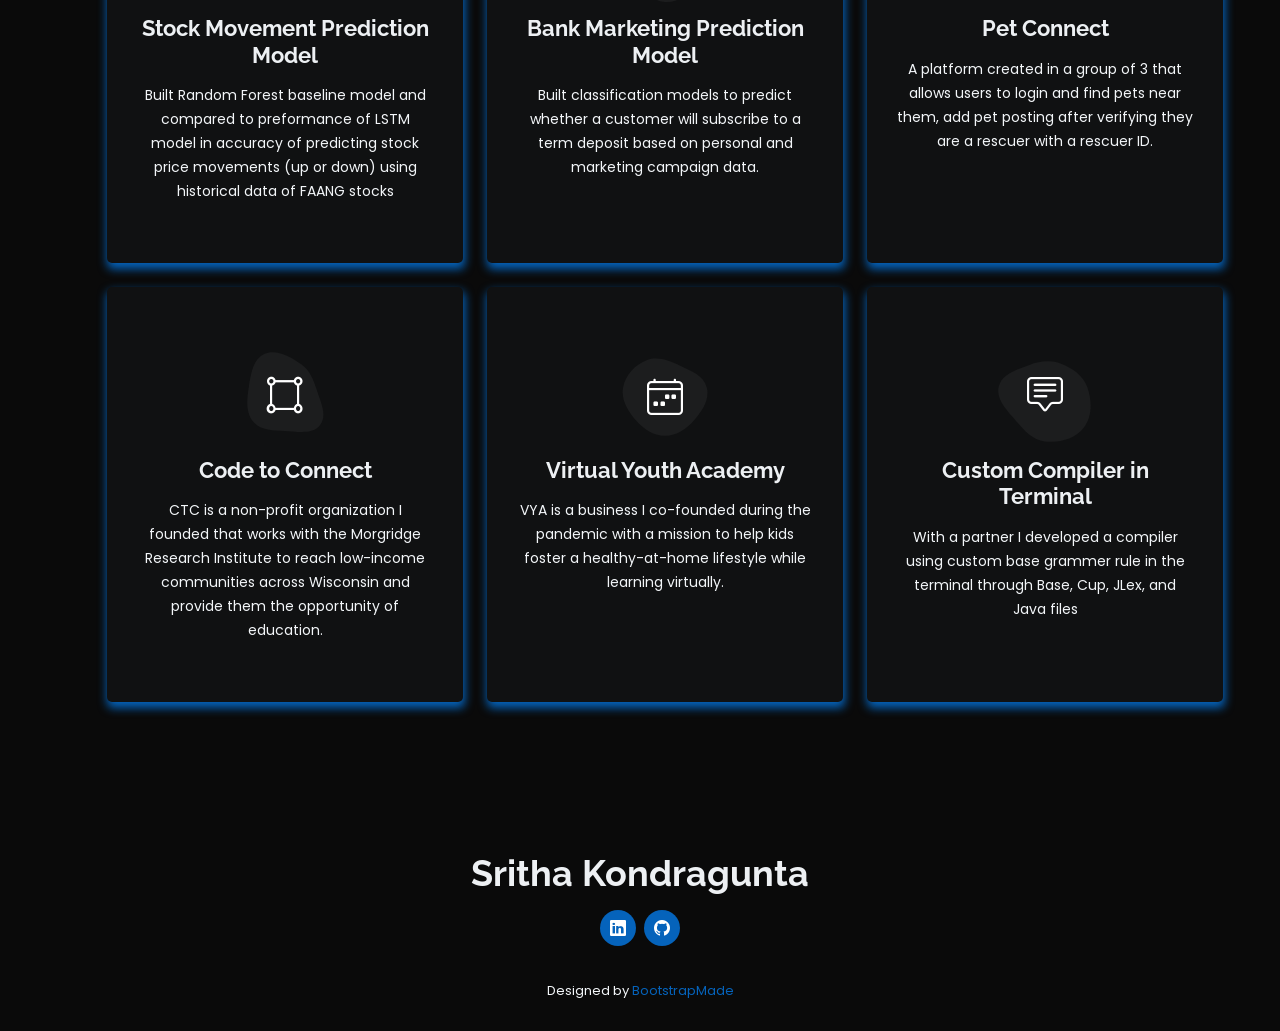
==== commit f54a0aa0: "updated projects" ====
--- a/index.html
+++ b/index.html
@@ -330,9 +330,13 @@
               <h5>July 2024 - August 2024</h5>
               <p><em>Personal AI, San Diego, CA </em></p>
               <ul>
-                <li>Utilized APIs to import diverse data types from multiple sources, ensuring seamless data integration.</li>
-                <li>Developed scripts for data preparation including cleaning to enhance data quality and consistency. </li>
-                <li>Assist in developing and refining Personal AI’s small and personal language models</li>
+                <li>Integrated diverse data types from multiple sources using LangChain APIs, enabling seamless connectivity between
+external tools and Personal AI’s language models and reducing manual processing by 40%.</li>
+                <li>Built and optimized data cleaning pipelines, increasing input consistency and reducing formatting errors by 25%.</li>
+                <li>Assisted in prompt engineering, tuning, and testing of small personalized language models to improve output
+relevance and user alignment</li>
+                <li>Collaborated with clients and engineering teams to identify and troubleshoot integration bugs, improving model
+performance and deployment stability</li>
               </ul>
             </div><!-- Edn Resume Item -->
 
@@ -496,10 +500,10 @@
                 </svg>
                 <i class="bi bi-activity"></i>
               </div>
-              <a href="https://github.com/BriLeighk/Pet-Connect" class="stretched-link">
-                <h3>Pet Connect</h3>
+              <a href="https://github.com/srithakondragunta/Stock-Movement-Prediction" class="stretched-link">
+                <h3>Stock Movement Prediction Model</h3>
               </a>
-              <p>A platform created in a group of 3 that allows users to login and find pets near them, add pet posting after verifying they are a rescuer with a rescuer ID.</p>
+              <p>Built Random Forest baseline model and compared to preformance of LSTM model in accuracy of predicting stock price movements (up or down) using historical data of FAANG stocks</p>
             </div>
           </div><!-- End Service Item -->
 
@@ -511,10 +515,10 @@
                 </svg>
                 <i class="bi bi-broadcast"></i>
               </div>
-              <a href="https://github.com/srithakondragunta/CustomCompiler" class="stretched-link">
-                <h3>Custom Compiler in Terminal</h3>
+              <a href="https://github.com/srithakondragunta/bank_marketing_prediction" class="stretched-link">
+                <h3>Bank Marketing Prediction Model</h3>
               </a>
-              <p>With a partner I developed a compiler using custom base grammer rule in the terminal through Base, Cup, JLex, and Java files </p>
+              <p>Built classification models to predict whether a customer will subscribe to a term deposit based on personal and marketing campaign data. </p>
             </div>
           </div><!-- End Service Item -->
 
@@ -526,11 +530,10 @@
                 </svg>
                 <i class="bi bi-easel"></i>
               </div>
-              <a href="https://github.com/srithakondragunta/introToNeural-Networks" class="stretched-link">
-                <h3>Neural Networks</h3>
+              <a href="https://github.com/BriLeighk/Pet-Connect" class="stretched-link">
+                <h3>Pet Connect</h3>
               </a>
-              <p>Implemented a deep learning model that predicts labels of hand written images using the Fashion-MNIST dataset
-                and PyTorch</p>
+              <p>A platform created in a group of 3 that allows users to login and find pets near them, add pet posting after verifying they are a rescuer with a rescuer ID.</p>
             </div>
           </div><!-- End Service Item -->
 
@@ -573,11 +576,10 @@
                 </svg>
                 <i class="bi bi-chat-square-text"></i>
               </div>
-             
-                <h3>Meteor Database</h3>
+              <a href="https://github.com/srithakondragunta/CustomCompiler" class="stretched-link">
+                <h3>Custom Compiler in Terminal</h3>
               </a>
-              <p>Worked in a group of 4 to implement a self-balancing red black tree that allows scientists to access the data is a more efficient and organized way.</p>
-             
+              <p>With a partner I developed a compiler using custom base grammer rule in the terminal through Base, Cup, JLex, and Java files </p>
             </div>
           </div><!-- End Service Item -->
 
